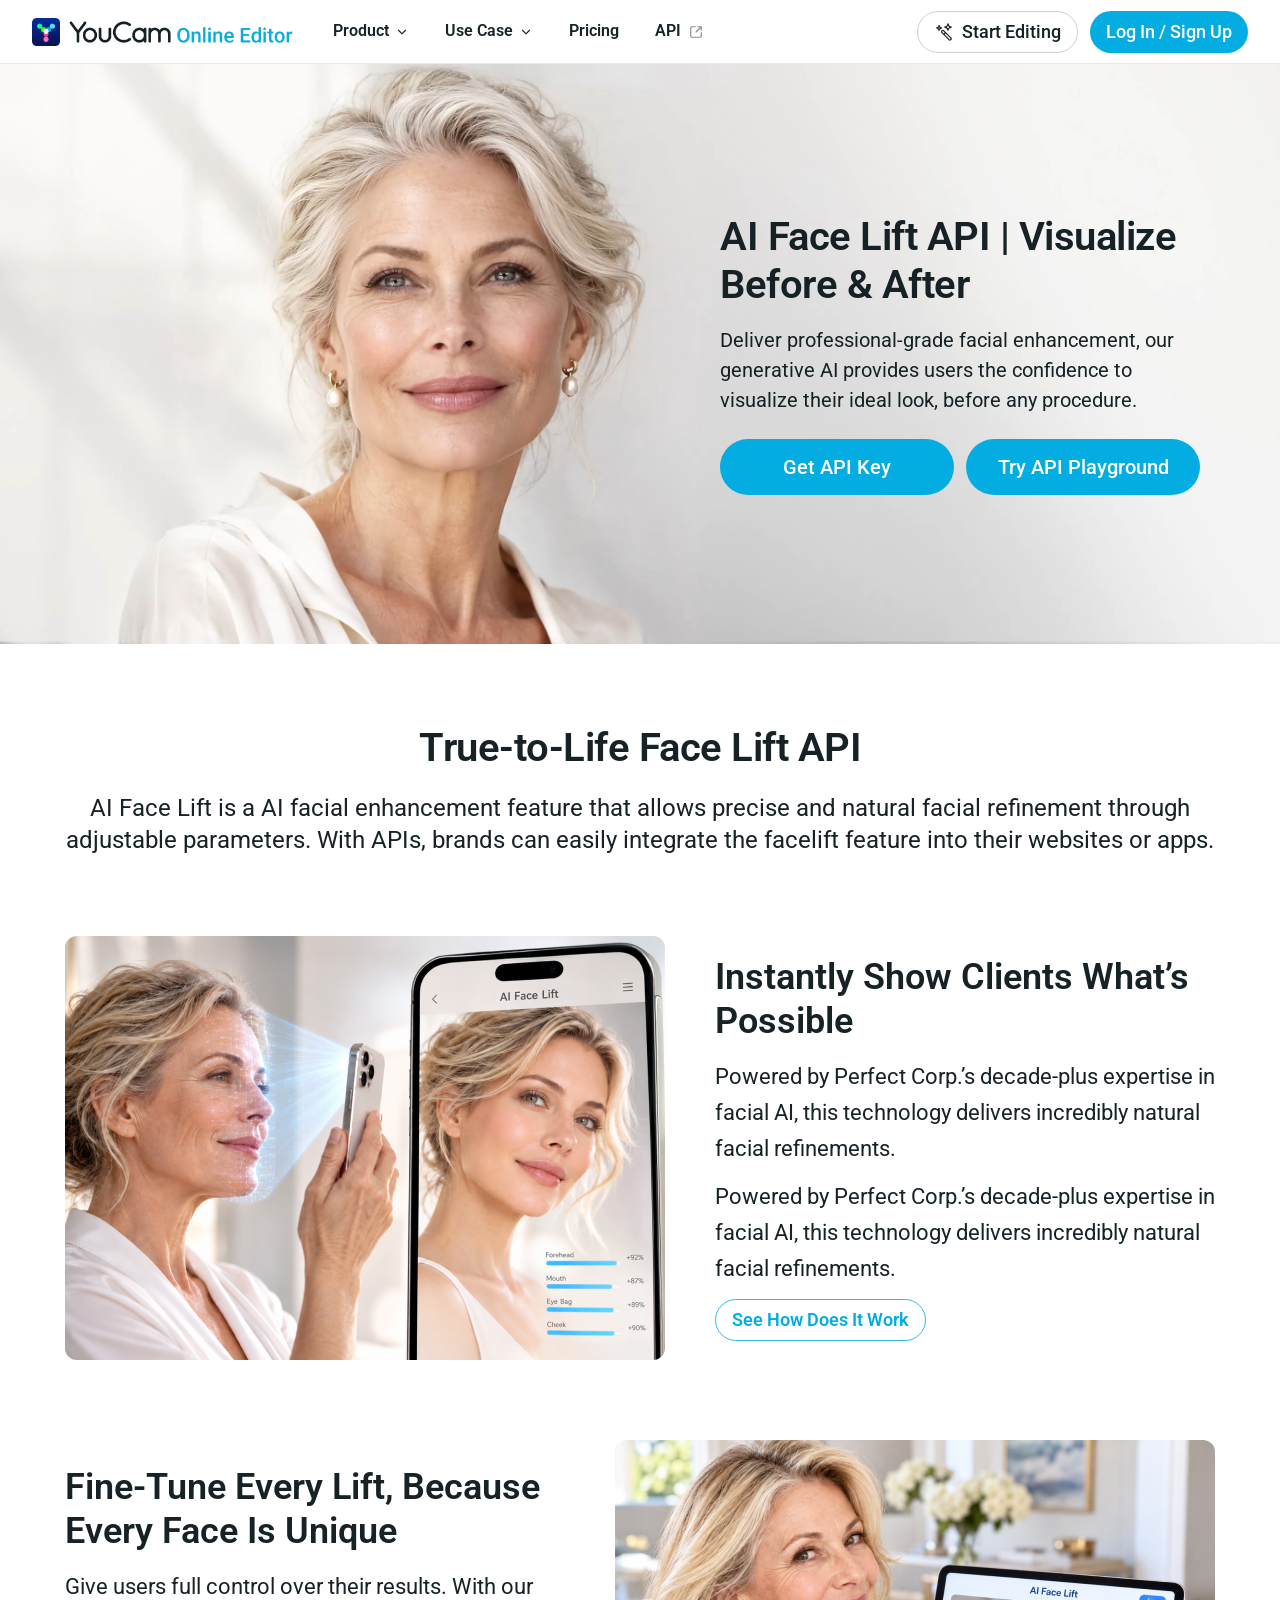
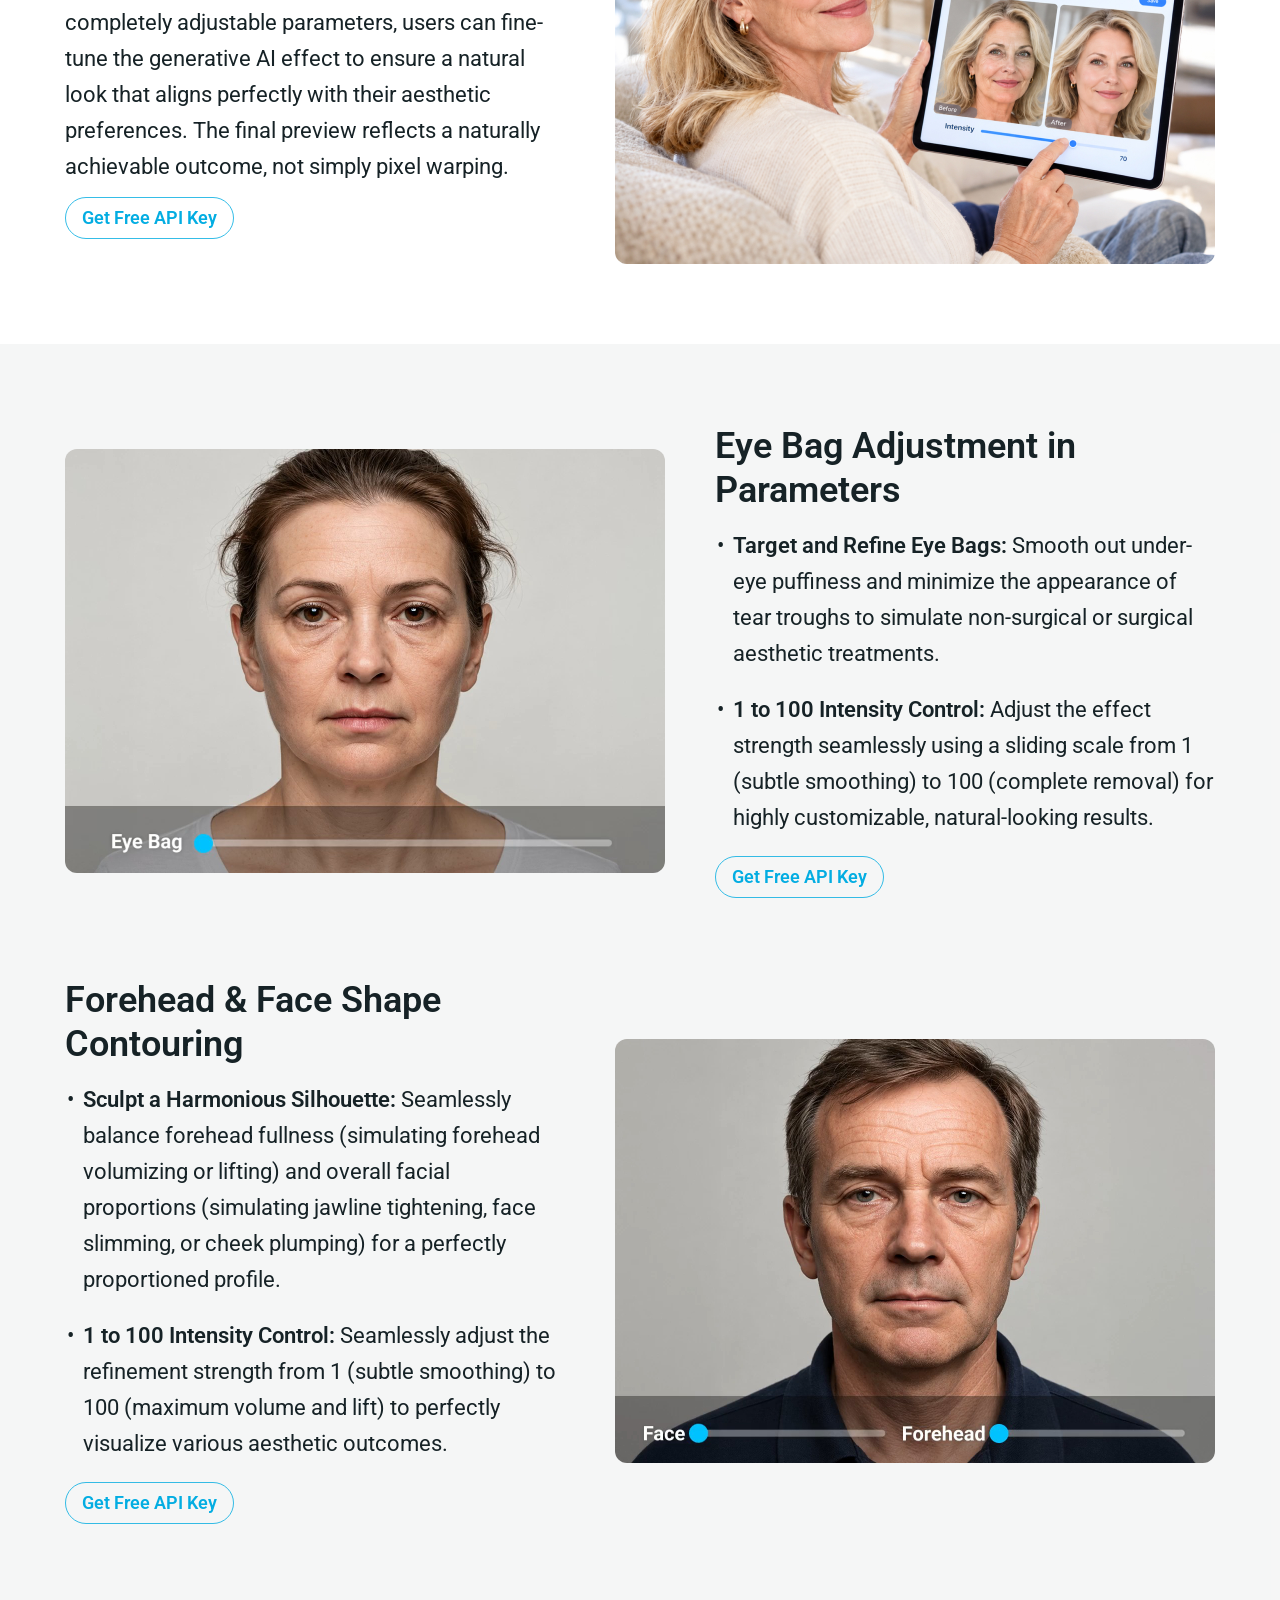
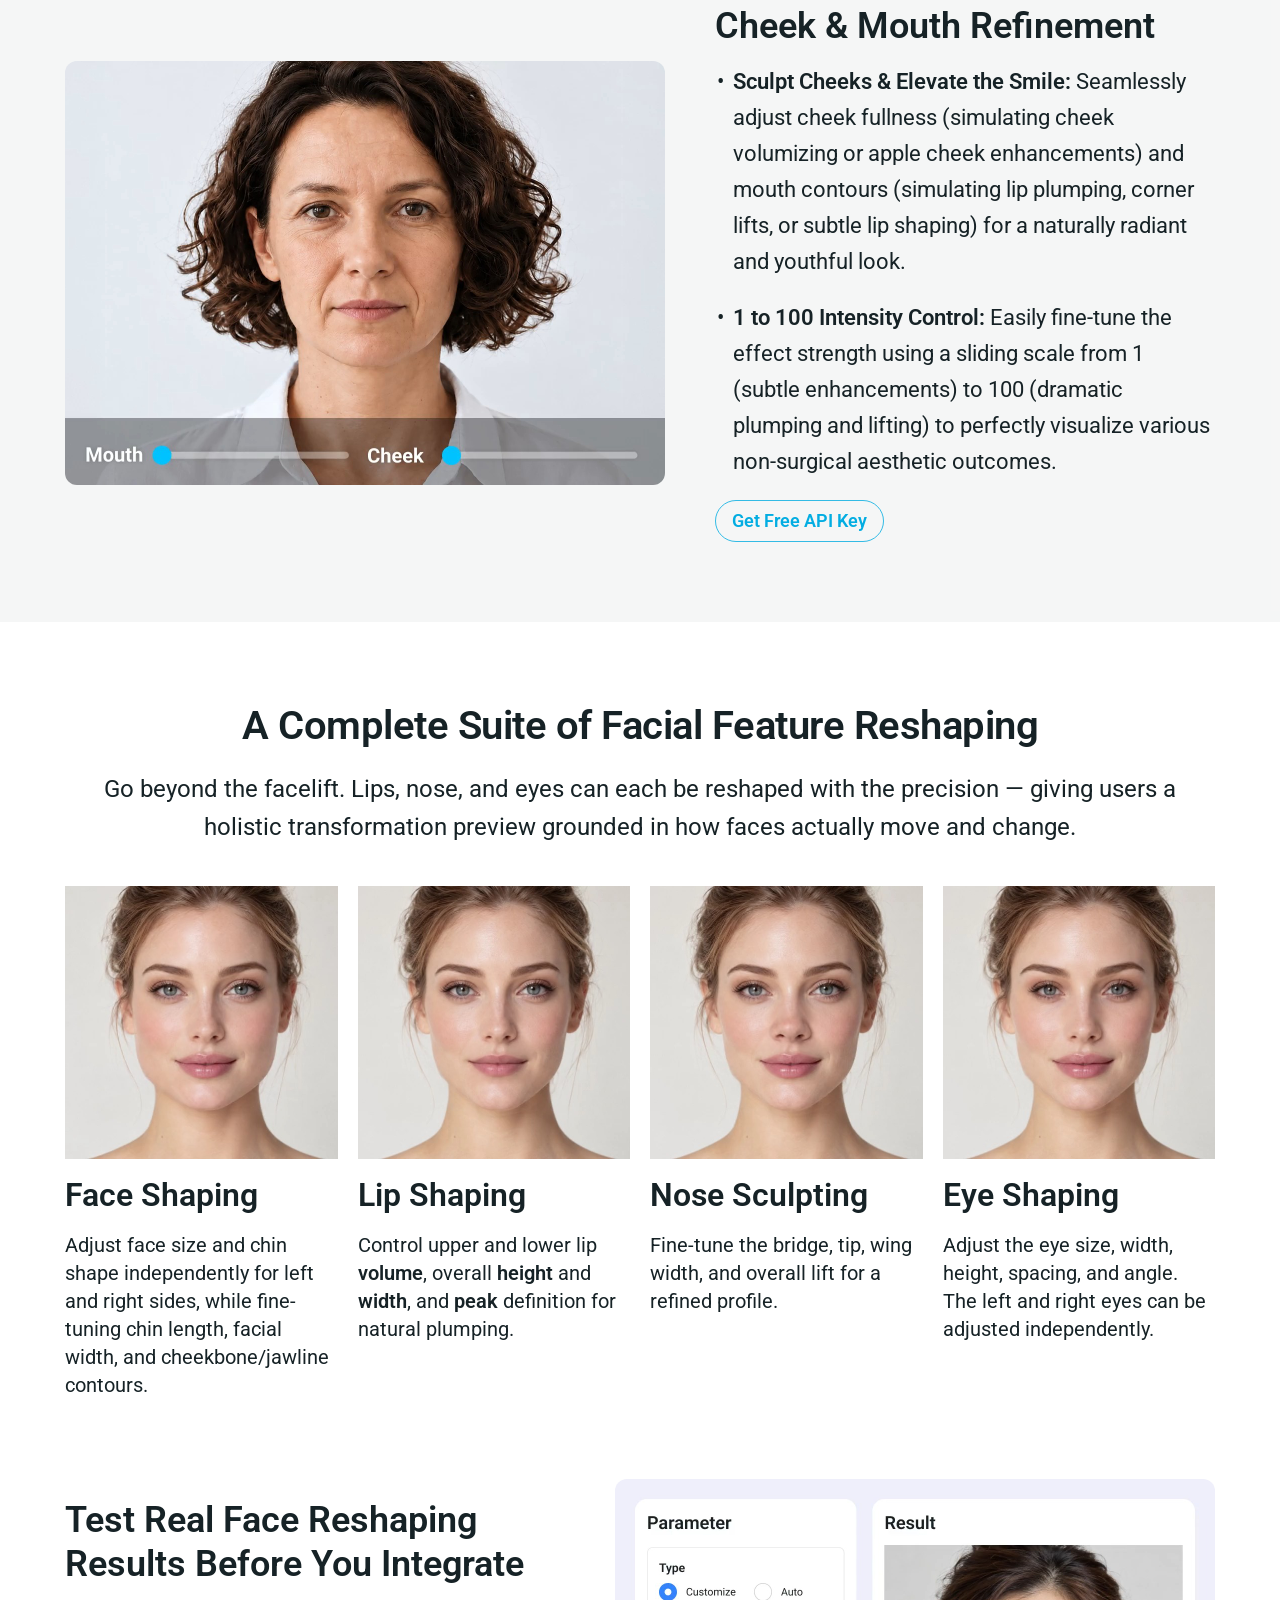
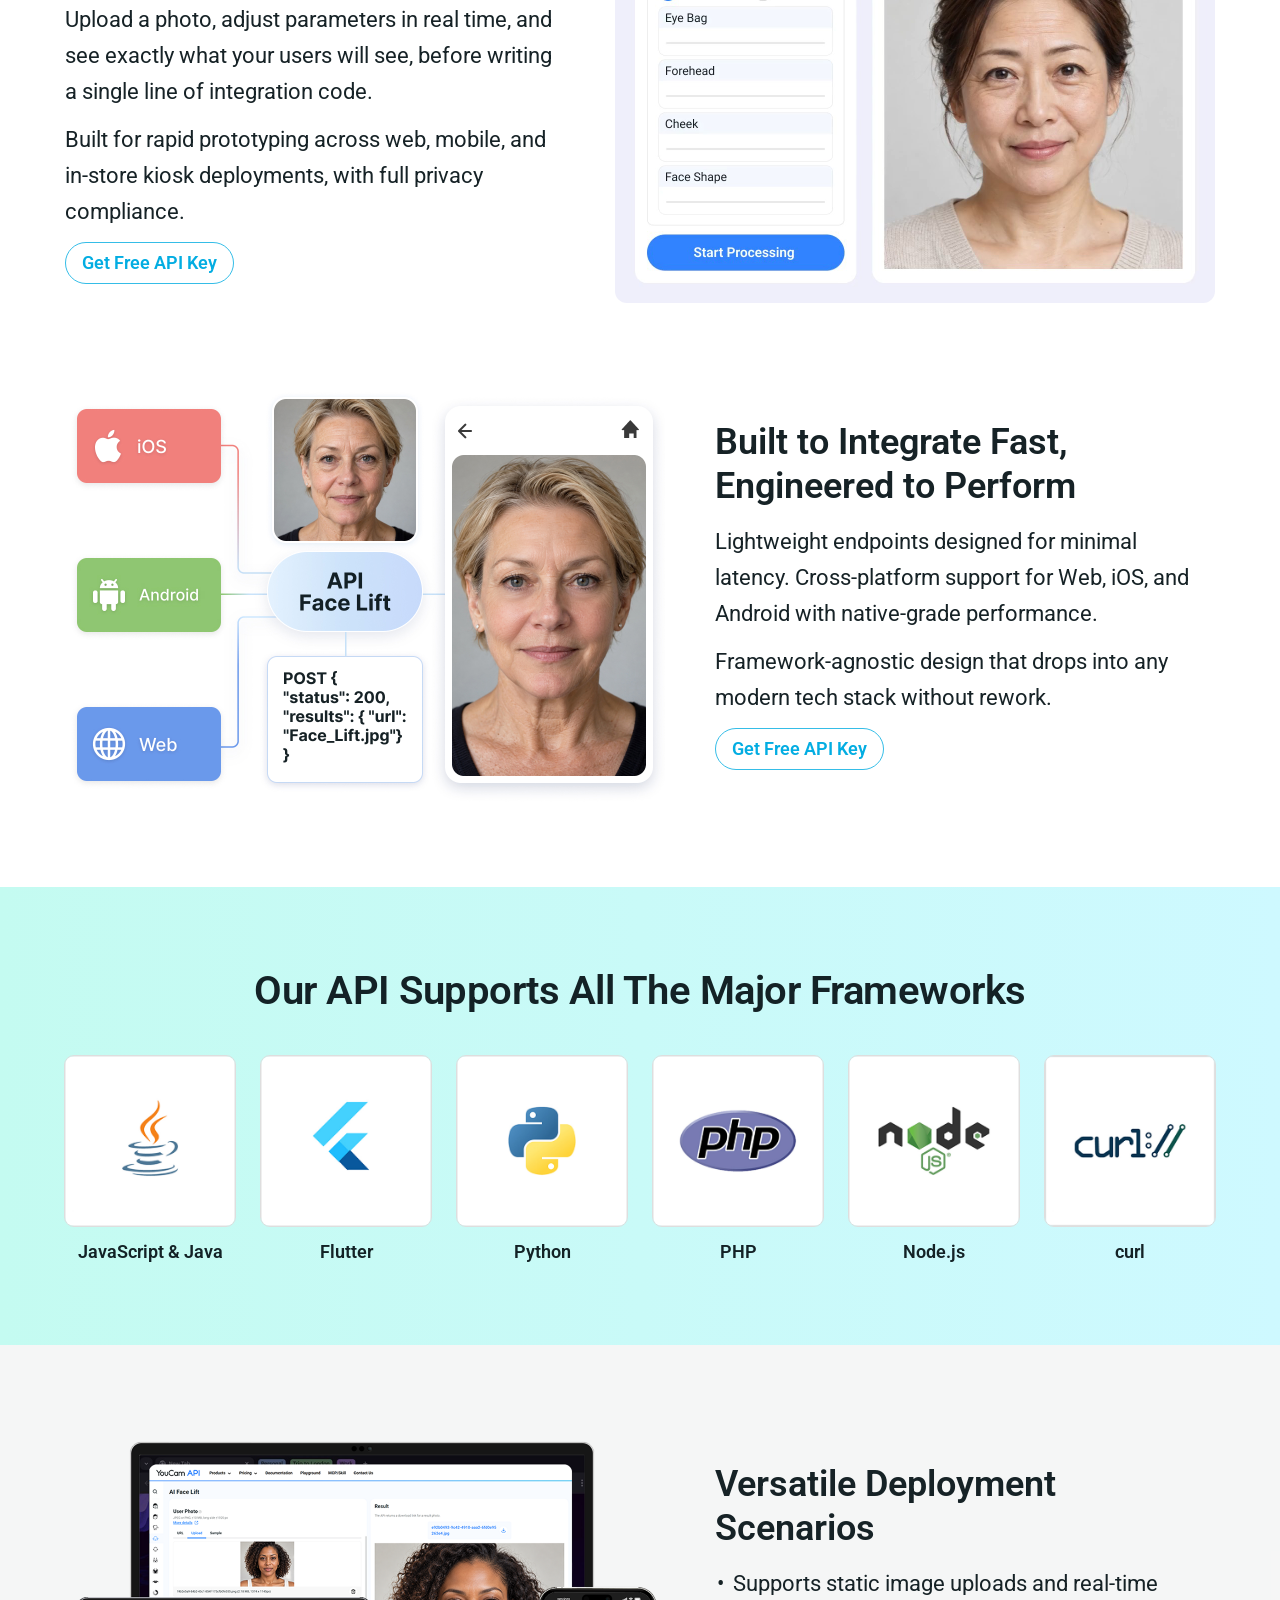
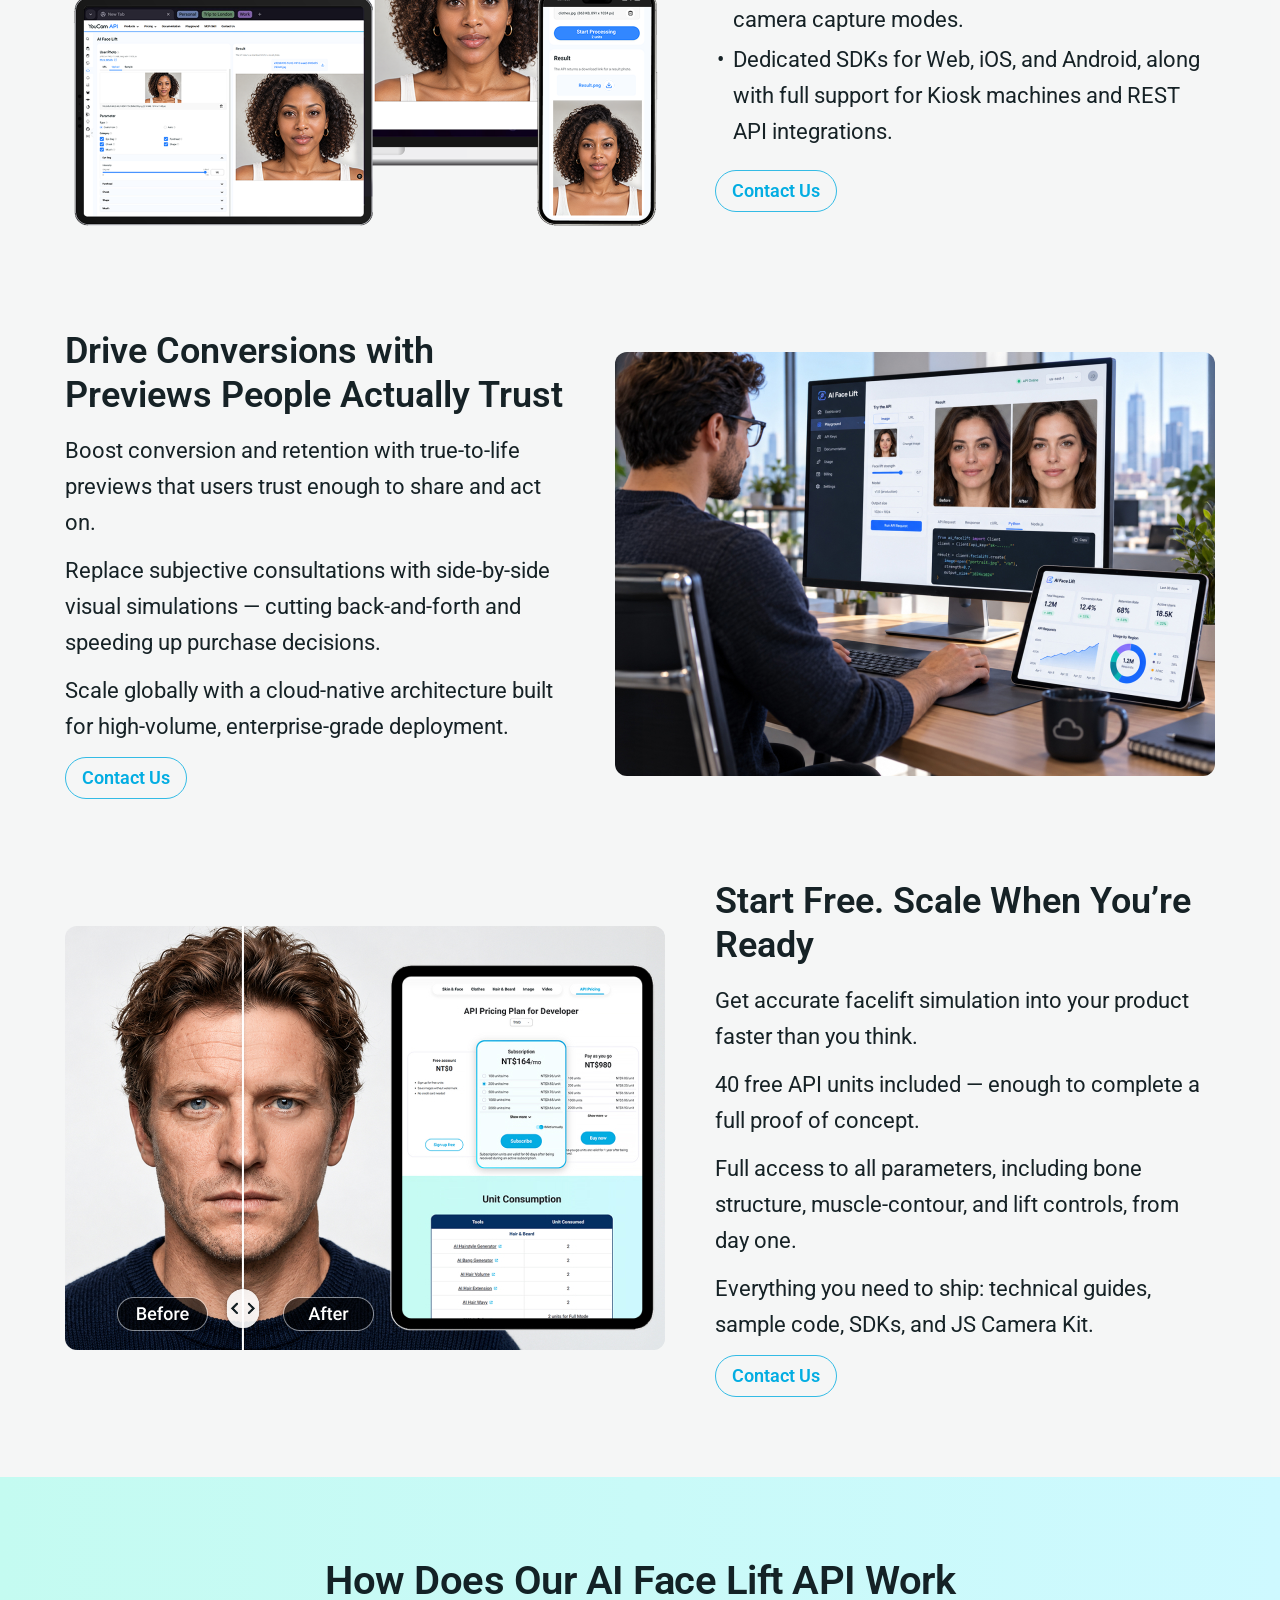
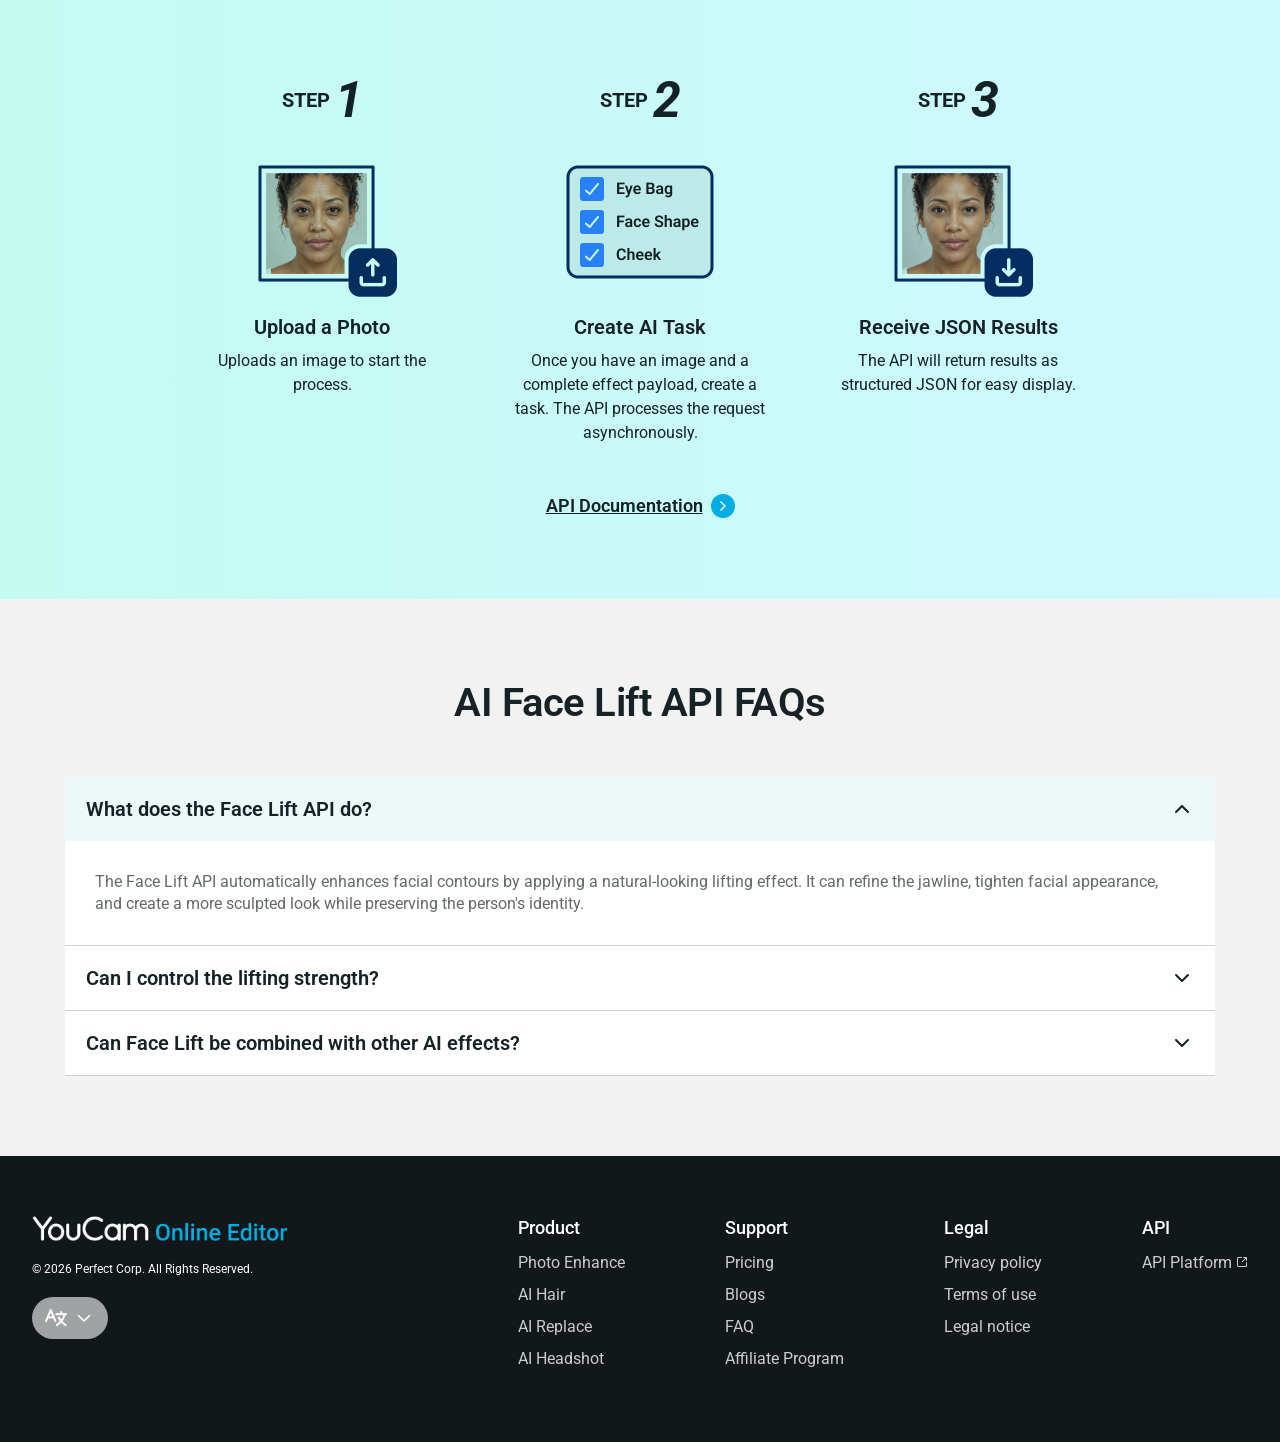
==== yco/API_AI_Face_Lift/index.html @ 489dafdd "AI face Lift" ====
<!DOCTYPE html>
<html lang="en">
<head>
<meta charset="UTF-8">
<meta name="robots" content="noindex,nofollow">
<meta name="viewport" content="width=device-width, initial-scale=1.0">
<title>AI Face Lift API — YCO</title>
<link rel="preconnect" href="https://fonts.googleapis.com">
<link href="https://fonts.googleapis.com/css2?family=Roboto:ital,wght@0,400;0,500;0,600;0,700;1,400&family=Inter:wght@600&display=swap" rel="stylesheet">
<link rel="stylesheet" href="style.css">
</head>
<body>
<header class="site-header">
  <div class="site-header__left">
    <button class="header-hamburger" id="hamburgerBtn" aria-label="menu"><img src="assets/YCO/icons/mb_nav.png" alt=""></button>
    <a href="#" class="site-header__logo">
      <img class="logo-full" src="assets/YCO/logos/Logo.png" alt="YCO logo">
      <img class="logo-icon-only" src="assets/YCO/logos/Logo symbol.png" alt="YCO logo">
    </a>
    <nav class="main-nav">
      <div class="main-nav__item">
        <a class="main-nav__link" href="#">Product
          <img class="main-nav__chevron main-nav__chevron--close" src="assets/YCO/icons/Icon_close.svg" alt="">
          <img class="main-nav__chevron main-nav__chevron--open" src="assets/YCO/icons/Icon_open.svg" alt="">
        </a>
        <div class="megamenu">
          <div class="megamenu__inner">
            <div class="megamenu__links">
              <div class="megamenu__col megamenu__col--split">
                <div class="megamenu__col-title"><img src="assets/YCO/icons/AI PHOTO EDITING_OL.svg" alt="">AI PHOTO EDITING</div>
                <div class="megamenu__col-links">
                  <div class="megamenu__sublinks">
                    <a class="megamenu__link" href="#">AI Agent <span class="tag-new">NEW</span></a>
                    <a class="megamenu__link" href="#">Photo Enhancer <img class="tag-hot" src="assets/YCO/icons/hot.gif" alt="HOT"></a>
                    <a class="megamenu__link" href="#">Photo Repair <span class="tag-new">NEW</span></a>
                    <a class="megamenu__link" href="#">AI Colorize</a>
                    <a class="megamenu__link" href="#">AI Replace</a>
                    <a class="megamenu__link" href="#">AI Image Extender <img class="tag-hot" src="assets/YCO/icons/hot.gif" alt="HOT"></a>
                    <a class="megamenu__link" href="#">Image Converter</a>
                    <a class="megamenu__link" href="#">Resize</a>
                  </div>
                  <div class="megamenu__sublinks">
                    <a class="megamenu__link" href="#">AI Image Generator <img class="tag-hot" src="assets/YCO/icons/hot.gif" alt="HOT"></a>
                    <a class="megamenu__link" href="#">Object Removal</a>
                    <a class="megamenu__link" href="#">Remove Background <img class="tag-hot" src="assets/YCO/icons/hot.gif" alt="HOT"></a>
                    <a class="megamenu__link" href="#">Effects <span class="tag-new">NEW</span></a>
                    <a class="megamenu__link" href="#">Batch Photo Enhancer</a>
                    <a class="megamenu__link" href="#">Batch Image Converter</a>
                  </div>
                </div>
                <a class="megamenu__all" href="#">All Tools ›</a>
              </div>
              <div class="megamenu__col megamenu__col--split">
                <div class="megamenu__col-title"><img src="assets/YCO/icons/AI PORTRAIT_OL.svg" alt="">AI PORTRAIT</div>
                <div class="megamenu__col-links">
                  <div class="megamenu__sublinks">
                    <a class="megamenu__link" href="#">AI Hairstyle Generator <img class="tag-hot" src="assets/YCO/icons/hot.gif" alt="HOT"></a>
                    <a class="megamenu__link" href="#">Body Reshape <span class="tag-new">NEW</span></a>
                    <a class="megamenu__link" href="#">AI Face Reshape <img class="tag-hot" src="assets/YCO/icons/hot.gif" alt="HOT"></a>
                    <a class="megamenu__link" href="#">AI Face Retouch</a>
                    <a class="megamenu__link" href="#">AI Clothes <img class="tag-hot" src="assets/YCO/icons/hot.gif" alt="HOT"></a>
                    <a class="megamenu__link" href="#">AI Face Swap</a>
                    <a class="megamenu__link" href="#">AI Face Shape Detector</a>
                    <a class="megamenu__link" href="#">AI Makeup Virtual Try On</a>
                  </div>
                  <div class="megamenu__sublinks">
                    <a class="megamenu__link" href="#">AI Hair Color</a>
                    <a class="megamenu__link" href="#">AI Makeup Transfer</a>
                    <a class="megamenu__link" href="#">AI Headshot Generator</a>
                    <a class="megamenu__link" href="#">AI Beard Generator</a>
                    <a class="megamenu__link" href="#">AI Studio Generator</a>
                    <a class="megamenu__link" href="#">AI Avatar Generator</a>
                  </div>
                </div>
                <a class="megamenu__all" href="#">All Tools ›</a>
              </div>
              <div class="megamenu__col">
                <div class="megamenu__col-title"><img src="assets/YCO/icons/AI VIDEO EDITING_OL.svg" alt="">AI VIDEO</div>
                <a class="megamenu__link" href="#">Video Enhancer <img class="tag-hot" src="assets/YCO/icons/hot.gif" alt="HOT"></a>
                <a class="megamenu__link" href="#">Image to Video <img class="tag-hot" src="assets/YCO/icons/hot.gif" alt="HOT"></a>
                <a class="megamenu__link" href="#">Text to Video <span class="tag-new">NEW</span></a>
                <a class="megamenu__link" href="#">Video Object Removal <span class="tag-new">NEW</span></a>
                <a class="megamenu__link" href="#">AI Video Editor <span class="tag-new">NEW</span></a>
                <a class="megamenu__link" href="#">Video Face Swap</a>
                <a class="megamenu__link" href="#">Video Style Transfer</a>
              </div>
            </div>
          </div>
        </div>
      </div>
      <div class="main-nav__item">
        <a class="main-nav__link" href="#">Use Case
          <img class="main-nav__chevron main-nav__chevron--close" src="assets/YCO/icons/Icon_close.svg" alt="">
          <img class="main-nav__chevron main-nav__chevron--open" src="assets/YCO/icons/Icon_open.svg" alt="">
        </a>
        <div class="megamenu">
          <div class="megamenu__inner">
            <div class="megamenu__links">
              <div class="megamenu__col">
                <div class="megamenu__col-title"><img src="assets/YCO/icons/AI PHOTO EDITING_OL.svg" alt="">AI PHOTO EDITING</div>
                <a class="megamenu__link" href="#">Animate Old Photos <img class="tag-hot" src="assets/YCO/icons/hot.gif" alt="HOT"></a>
                <a class="megamenu__link" href="#">Animate Photo</a>
                <a class="megamenu__link" href="#">AI Watermark Remover</a>
                <a class="megamenu__link" href="#">Unblur Image</a>
                <a class="megamenu__link" href="#">Remove People from Photo <img class="tag-hot" src="assets/YCO/icons/hot.gif" alt="HOT"></a>
                <a class="megamenu__all" href="#">All Tools ›</a>
              </div>
              <div class="megamenu__col">
                <div class="megamenu__col-title"><img src="assets/YCO/icons/AI PORTRAIT_OL.svg" alt="">AI PORTRAIT</div>
                <a class="megamenu__link" href="#">Virtual Piercing Filter <img class="tag-hot" src="assets/YCO/icons/hot.gif" alt="HOT"></a>
                <a class="megamenu__link" href="#">AI Polaroid Filter</a>
                <a class="megamenu__link" href="#">AI Outfit Changer <img class="tag-hot" src="assets/YCO/icons/hot.gif" alt="HOT"></a>
                <a class="megamenu__link" href="#">AI Bald Filter</a>
                <a class="megamenu__all" href="#">All Tools ›</a>
              </div>
              <div class="megamenu__col">
                <div class="megamenu__col-title"><img src="assets/YCO/icons/AI VIDEO EDITING_OL.svg" alt="">AI VIDEO</div>
                <a class="megamenu__link" href="#">AI Hug Generator</a>
                <a class="megamenu__link" href="#">AI Dance Generator <img class="tag-hot" src="assets/YCO/icons/hot.gif" alt="HOT"></a>
                <a class="megamenu__link" href="#">AI Fight Generator</a>
                <a class="megamenu__link" href="#">4K AI Video Upscaler <img class="tag-hot" src="assets/YCO/icons/hot.gif" alt="HOT"></a>
                <a class="megamenu__link" href="#">AI Anime Video Filter <img class="tag-hot" src="assets/YCO/icons/hot.gif" alt="HOT"></a>
                <a class="megamenu__link" href="#">AI Fly Generator</a>
                <a class="megamenu__all" href="#">All Tools ›</a>
              </div>
            </div>
          </div>
        </div>
      </div>
      <div class="main-nav__item">
        <a class="main-nav__link" href="#">Pricing</a>
        <div class="pricing-drop">
          <div class="pricing-drop__item"><img class="pricing-drop__check" src="assets/YCO/icons/icon-menu-pricing.svg" alt="">Download without watermark</div>
          <div class="pricing-drop__item"><img class="pricing-drop__check" src="assets/YCO/icons/icon-menu-pricing.svg" alt="">Access to AI Photo Editing Tools</div>
          <div class="pricing-drop__item"><img class="pricing-drop__check" src="assets/YCO/icons/icon-menu-pricing.svg" alt="">Unused credits roll over</div>
          <a class="btn btn-primary" href="#">Get Credits Now</a>
        </div>
      </div>
      <a class="main-nav__link" href="#" target="_blank">API <img class="btn-icon-lead" src="assets/YCO/icons/Icon_open_window.svg" alt="opens in new window"></a>
    </nav>
  </div>
  <div class="site-header__right">
    <button class="header-icon-btn header-icon-btn--premium"><img src="assets/YCO/icons/icon_premium.png" alt="premium"></button>
    <button class="header-icon-btn header-icon-btn--edit"><img src="assets/YCO/icons/icon_editing.png" alt="editing"></button>
    <a class="btn btn-outline" href="#"><img class="btn-icon-lead" src="assets/YCO/icons/dt_icon_editing.svg" alt="">Start Editing</a>
    <a class="btn btn-primary" href="#">Log In / Sign Up</a>
    <a class="btn btn-primary btn-primary--sm" href="#">Sign Up</a>
  </div>
</header>
<div class="mobile-drawer" id="mobileDrawer">
  <div class="mobile-drawer__backdrop" id="drawerBackdrop"></div>
  <div class="mobile-drawer__panel">
    <div class="mobile-drawer__top">
      <button class="mobile-drawer__close" id="drawerClose"><img src="assets/YCO/icons/mb_nav_close.png" alt="close"></button>
      <div class="mobile-drawer__logo">
        <img class="mobile-drawer__logo-badge" src="assets/YCO/logos/Logo symbol.png" alt="">
        <img class="mobile-drawer__logo-word" src="assets/YCO/logos/mb_Logo.png" alt="YCO Online Editor">
      </div>
    </div>
    <a class="mobile-drawer__login" href="#">Log in / Sign up</a>
    <ul class="mobile-drawer__list">
      <li class="mobile-drawer__item" data-submenu="product">Product <svg class="ic-chevron" viewBox="0 0 24 24" fill="none" xmlns="http://www.w3.org/2000/svg" aria-hidden="true"><path d="M9 6l6 6-6 6" stroke="currentColor" stroke-width="1.8" stroke-linecap="round" stroke-linejoin="round"/></svg></li>
      <li class="mobile-drawer__item" data-submenu="usecase">Use Case <svg class="ic-chevron" viewBox="0 0 24 24" fill="none" xmlns="http://www.w3.org/2000/svg" aria-hidden="true"><path d="M9 6l6 6-6 6" stroke="currentColor" stroke-width="1.8" stroke-linecap="round" stroke-linejoin="round"/></svg></li>
      <li class="mobile-drawer__item"><span style="display:flex;align-items:center;gap:8px;"><img src="assets/YCO/icons/icon_premium.png" alt="">Pricing</span></li>
      <li class="mobile-drawer__item">API <img class="mobile-drawer__item-icon--open" src="assets/YCO/icons/Icon_open_window.svg" alt="opens in new window"></li>
    </ul>
    <div class="mobile-submenu" data-submenu-panel="product">
      <div class="mobile-submenu__top">
        <button class="mobile-submenu__back"><svg viewBox="0 0 24 24" fill="none" xmlns="http://www.w3.org/2000/svg" aria-hidden="true"><path d="M15 6l-6 6 6 6" stroke="currentColor" stroke-width="1.8" stroke-linecap="round" stroke-linejoin="round"/></svg></button> Product
      </div>
      <div class="mobile-submenu__body">
        <div class="mobile-submenu__cat"><span class="mobile-submenu__cat-bar"></span>AI PHOTO EDITING</div>
        <a class="mobile-submenu__link" href="#">AI Agent <span class="tag-new">NEW</span></a>
        <a class="mobile-submenu__link" href="#">Photo Enhancer <img class="tag-hot" src="assets/YCO/icons/hot.gif" alt="HOT"></a>
        <a class="mobile-submenu__link" href="#">Photo Repair <span class="tag-new">NEW</span></a>
        <a class="mobile-submenu__link" href="#">AI Colorize</a>
        <a class="mobile-submenu__link" href="#">AI Replace</a>
        <a class="mobile-submenu__link" href="#">AI Image Extender <img class="tag-hot" src="assets/YCO/icons/hot.gif" alt="HOT"></a>
        <a class="mobile-submenu__link" href="#">Image Converter</a>
        <a class="mobile-submenu__link" href="#">Resize</a>
        <a class="mobile-submenu__link" href="#">AI Image Generator <img class="tag-hot" src="assets/YCO/icons/hot.gif" alt="HOT"></a>
        <a class="mobile-submenu__link" href="#">Object Removal</a>
        <a class="mobile-submenu__link" href="#">Remove Background <img class="tag-hot" src="assets/YCO/icons/hot.gif" alt="HOT"></a>
        <a class="mobile-submenu__link" href="#">Effects <span class="tag-new">NEW</span></a>
        <a class="mobile-submenu__link" href="#">Batch Photo Enhancer</a>
        <a class="mobile-submenu__link" href="#">Batch Image Converter</a>
        <a class="mobile-submenu__all" href="#">All Tools ›</a>
        <div class="mobile-submenu__cat"><span class="mobile-submenu__cat-bar"></span>AI PORTRAIT</div>
        <a class="mobile-submenu__link" href="#">AI Hairstyle Generator <img class="tag-hot" src="assets/YCO/icons/hot.gif" alt="HOT"></a>
        <a class="mobile-submenu__link" href="#">Body Reshape <span class="tag-new">NEW</span></a>
        <a class="mobile-submenu__link" href="#">AI Face Reshape <img class="tag-hot" src="assets/YCO/icons/hot.gif" alt="HOT"></a>
        <a class="mobile-submenu__link" href="#">AI Face Retouch</a>
        <a class="mobile-submenu__link" href="#">AI Clothes <img class="tag-hot" src="assets/YCO/icons/hot.gif" alt="HOT"></a>
        <a class="mobile-submenu__link" href="#">AI Face Swap</a>
        <a class="mobile-submenu__link" href="#">AI Face Shape Detector</a>
        <a class="mobile-submenu__link" href="#">AI Makeup Virtual Try On</a>
        <a class="mobile-submenu__link" href="#">AI Hair Color</a>
        <a class="mobile-submenu__link" href="#">AI Makeup Transfer</a>
        <a class="mobile-submenu__link" href="#">AI Headshot Generator</a>
        <a class="mobile-submenu__link" href="#">AI Beard Generator</a>
        <a class="mobile-submenu__link" href="#">AI Studio Generator</a>
        <a class="mobile-submenu__link" href="#">AI Avatar Generator</a>
        <a class="mobile-submenu__all" href="#">All Tools ›</a>
        <div class="mobile-submenu__cat"><span class="mobile-submenu__cat-bar"></span>AI VIDEO</div>
        <a class="mobile-submenu__link" href="#">Video Enhancer <img class="tag-hot" src="assets/YCO/icons/hot.gif" alt="HOT"></a>
        <a class="mobile-submenu__link" href="#">Image to Video <img class="tag-hot" src="assets/YCO/icons/hot.gif" alt="HOT"></a>
        <a class="mobile-submenu__link" href="#">Text to Video <span class="tag-new">NEW</span></a>
        <a class="mobile-submenu__link" href="#">Video Object Removal <span class="tag-new">NEW</span></a>
        <a class="mobile-submenu__link" href="#">AI Video Editor <span class="tag-new">NEW</span></a>
        <a class="mobile-submenu__link" href="#">Video Face Swap</a>
        <a class="mobile-submenu__link" href="#">Video Style Transfer</a>
      </div>
    </div>
    <div class="mobile-submenu" data-submenu-panel="usecase">
      <div class="mobile-submenu__top">
        <button class="mobile-submenu__back"><svg viewBox="0 0 24 24" fill="none" xmlns="http://www.w3.org/2000/svg" aria-hidden="true"><path d="M15 6l-6 6 6 6" stroke="currentColor" stroke-width="1.8" stroke-linecap="round" stroke-linejoin="round"/></svg></button> Use Case
      </div>
      <div class="mobile-submenu__body">
        <div class="mobile-submenu__cat"><span class="mobile-submenu__cat-bar"></span>AI PHOTO EDITING</div>
        <a class="mobile-submenu__link" href="#">Animate Old Photos <img class="tag-hot" src="assets/YCO/icons/hot.gif" alt="HOT"></a>
        <a class="mobile-submenu__link" href="#">Animate Photo</a>
        <a class="mobile-submenu__link" href="#">AI Watermark Remover</a>
        <a class="mobile-submenu__link" href="#">Unblur Image</a>
        <a class="mobile-submenu__link" href="#">Remove People from Photo <img class="tag-hot" src="assets/YCO/icons/hot.gif" alt="HOT"></a>
        <a class="mobile-submenu__all" href="#">All Tools ›</a>
        <div class="mobile-submenu__cat"><span class="mobile-submenu__cat-bar"></span>AI PORTRAIT</div>
        <a class="mobile-submenu__link" href="#">Virtual Piercing Filter <img class="tag-hot" src="assets/YCO/icons/hot.gif" alt="HOT"></a>
        <a class="mobile-submenu__link" href="#">AI Polaroid Filter</a>
        <a class="mobile-submenu__link" href="#">AI Outfit Changer <img class="tag-hot" src="assets/YCO/icons/hot.gif" alt="HOT"></a>
        <a class="mobile-submenu__link" href="#">AI Bald Filter</a>
        <a class="mobile-submenu__all" href="#">All Tools ›</a>
        <div class="mobile-submenu__cat"><span class="mobile-submenu__cat-bar"></span>AI VIDEO</div>
        <a class="mobile-submenu__link" href="#">AI Hug Generator</a>
        <a class="mobile-submenu__link" href="#">AI Dance Generator <img class="tag-hot" src="assets/YCO/icons/hot.gif" alt="HOT"></a>
        <a class="mobile-submenu__link" href="#">AI Fight Generator</a>
        <a class="mobile-submenu__link" href="#">4K AI Video Upscaler <img class="tag-hot" src="assets/YCO/icons/hot.gif" alt="HOT"></a>
        <a class="mobile-submenu__link" href="#">AI Anime Video Filter <img class="tag-hot" src="assets/YCO/icons/hot.gif" alt="HOT"></a>
        <a class="mobile-submenu__link" href="#">AI Fly Generator</a>
        <a class="mobile-submenu__all" href="#">All Tools ›</a>
      </div>
    </div>
  </div>
</div><main>
<section class="topbanner" id="topbanner">
  <div class="topbanner__media" id="topbannerMedia">
    <video class="topbanner__video topbanner__video--dt" autoplay loop muted playsinline poster="assets/project/topbanner/Api%20Face%20Lift%20Prototype-0.jpg"><source src="assets/project/topbanner/Api%20Face%20Lift%20Prototype.mp4" type="video/mp4"></video>
    <video class="topbanner__video topbanner__video--pd" autoplay loop muted playsinline poster="assets/project/topbanner/API_Face_Lift_pd-0.jpg"><source src="assets/project/topbanner/API_Face_Lift_pd.mp4" type="video/mp4"></video>
    <video class="topbanner__video topbanner__video--mb" autoplay loop muted playsinline poster="assets/project/topbanner/API_Face_Lift_mb-0.jpg"><source src="assets/project/topbanner/API_Face_Lift_mb.mp4" type="video/mp4"></video>
  </div>
  <div class="topbanner__content topbanner__content--desktop">
    <div class="topbanner__inner">
      <h1>AI Face Lift API | Visualize Before &amp; After</h1>
      <p>Deliver professional-grade facial enhancement, our generative AI provides users the confidence to visualize their ideal look, before any procedure.</p>
      <div class="topbanner__cta">
        <a class="btn btn-primary" href="#">Get API Key</a>
        <a class="btn btn-primary" href="#">Try API Playground</a>
      </div>
    </div>
  </div>
  <div class="topbanner__content topbanner__content--narrow">
    <div class="topbanner__inner">
      <h1>AI Face Lift API | Visualize Before &amp; After</h1>
      <p>Deliver professional-grade facial enhancement, our generative AI provides users the confidence to visualize their ideal look, before any procedure.</p>
      <div class="topbanner__cta">
        <a class="btn btn-primary" href="#">Get API Key</a>
        <a class="btn btn-primary" href="#">Try API Playground</a>
      </div>
    </div>
  </div>
</section>
<section class="section" style="padding-bottom:0;">
  <div class="container">
    <h2 class="section-title mb-left" style="margin-bottom:20px;">True-to-Life Face Lift API</h2>
    <p class="intro-text mb-left">AI Face Lift is a AI facial enhancement feature that allows precise and natural facial refinement through adjustable parameters. With APIs, brands can easily integrate the facelift feature into their websites or apps.</p>
  </div>
</section>
<section class="section">
  <div class="container">
    <div class="zigzag-row">
      <div class="zigzag-row__media"><img src="assets/project/UseCase/API-Face%20Lift-S01.jpg" alt="Instantly Show Clients What’s Possible"></div>
      <div class="zigzag-row__text">
        <h3>Instantly Show Clients What’s Possible</h3>
        <p>Powered by Perfect Corp.’s decade-plus expertise in facial AI, this technology delivers incredibly natural facial refinements.</p>
        <p>Powered by Perfect Corp.’s decade-plus expertise in facial AI, this technology delivers incredibly natural facial refinements.</p>
        <div class="zigzag-row__cta"><a class="btn btn-outline btn-outline--sm" href="#">See How Does It Work</a></div>
      </div>
    </div>
    <div class="zigzag-row zigzag-row--rev">
      <div class="zigzag-row__media"><img src="assets/project/UseCase/API-Face%20Lift-S02.jpg" alt="Fine-Tune Every Lift, Because Every Face Is Unique"></div>
      <div class="zigzag-row__text">
        <h3>Fine-Tune Every Lift, Because Every Face Is Unique</h3>
        <p>Give users full control over their results. With our completely adjustable parameters, users can fine-tune the generative AI effect to ensure a natural look that aligns perfectly with their aesthetic preferences. The final preview reflects a naturally achievable outcome, not simply pixel warping.</p>
        <div class="zigzag-row__cta"><a class="btn btn-outline btn-outline--sm" href="#">Get Free API Key</a></div>
      </div>
    </div>
  </div>
</section>
<section class="section section--gray">
  <div class="container">
    <div class="zigzag-row">
      <div class="zigzag-row__media"><video autoplay loop muted playsinline poster="assets/project/UseCase/API-Face%20Lift-S03-0.jpg"><source src="assets/project/UseCase/API-Face%20Lift-S03.mp4" type="video/mp4"></video></div>
      <div class="zigzag-row__text">
        <h3>Eye Bag Adjustment in Parameters</h3>
        <ul class="zz-list--spaced">
          <li><strong>Target and Refine Eye Bags:</strong> Smooth out under-eye puffiness and minimize the appearance of tear troughs to simulate non-surgical or surgical aesthetic treatments.</li>
          <li><strong>1 to 100 Intensity Control:</strong> Adjust the effect strength seamlessly using a sliding scale from 1 (subtle smoothing) to 100 (complete removal) for highly customizable, natural-looking results.</li>
        </ul>
        <div class="zigzag-row__cta"><a class="btn btn-outline btn-outline--sm" href="#">Get Free API Key</a></div>
      </div>
    </div>
    <div class="zigzag-row zigzag-row--rev">
      <div class="zigzag-row__media"><video autoplay loop muted playsinline poster="assets/project/UseCase/API-Face%20Lift-S04-0.jpg"><source src="assets/project/UseCase/API-Face%20Lift-S04.mp4" type="video/mp4"></video></div>
      <div class="zigzag-row__text">
        <h3>Forehead &amp; Face Shape Contouring</h3>
        <ul class="zz-list--spaced">
          <li><strong>Sculpt a Harmonious Silhouette:</strong> Seamlessly balance forehead fullness (simulating forehead volumizing or lifting) and overall facial proportions (simulating jawline tightening, face slimming, or cheek plumping) for a perfectly proportioned profile.</li>
          <li><strong>1 to 100 Intensity Control:</strong> Seamlessly adjust the refinement strength from 1 (subtle smoothing) to 100 (maximum volume and lift) to perfectly visualize various aesthetic outcomes.</li>
        </ul>
        <div class="zigzag-row__cta"><a class="btn btn-outline btn-outline--sm" href="#">Get Free API Key</a></div>
      </div>
    </div>
    <div class="zigzag-row">
      <div class="zigzag-row__media"><video autoplay loop muted playsinline poster="assets/project/UseCase/API-Face%20Lift-S05-0.jpg"><source src="assets/project/UseCase/API-Face%20Lift-S05.mp4" type="video/mp4"></video></div>
      <div class="zigzag-row__text">
        <h3>Cheek &amp; Mouth Refinement</h3>
        <ul class="zz-list--spaced">
          <li><strong>Sculpt Cheeks &amp; Elevate the Smile:</strong> Seamlessly adjust cheek fullness (simulating cheek volumizing or apple cheek enhancements) and mouth contours (simulating lip plumping, corner lifts, or subtle lip shaping) for a naturally radiant and youthful look.</li>
          <li><strong>1 to 100 Intensity Control:</strong> Easily fine-tune the effect strength using a sliding scale from 1 (subtle enhancements) to 100 (dramatic plumping and lifting) to perfectly visualize various non-surgical aesthetic outcomes.</li>
        </ul>
        <div class="zigzag-row__cta"><a class="btn btn-outline btn-outline--sm" href="#">Get Free API Key</a></div>
      </div>
    </div>
  </div>
</section>
<section class="section suite-section">
  <div class="container">
    <h2 class="section-title mb-left">A Complete Suite of Facial Feature Reshaping</h2>
    <p class="intro-text intro-text--lg mb-left">Go beyond the facelift. Lips, nose, and eyes can each be reshaped with the precision — giving users a holistic transformation preview grounded in how faces actually move and change.</p>
    <div class="suite">
      <div class="suite__item">
        <div class="suite__media"><video autoplay loop muted playsinline poster="assets/project/UseCase/API-Face%20Lift-S06-0.jpg"><source src="assets/project/UseCase/API-Face%20Lift-S06.mp4" type="video/mp4"></video></div>
        <h3>Face Shaping</h3>
        <p>Adjust face size and chin shape independently for left and right sides, while fine-tuning chin length, facial width, and cheekbone/jawline contours.</p>
      </div>
      <div class="suite__item">
        <div class="suite__media"><video autoplay loop muted playsinline poster="assets/project/UseCase/API-Face%20Lift-S07-0.jpg"><source src="assets/project/UseCase/API-Face%20Lift-S07.mp4" type="video/mp4"></video></div>
        <h3>Lip Shaping</h3>
        <p>Control upper and lower lip <strong>volume</strong>, overall <strong>height</strong> and <strong>width</strong>, and <strong>peak</strong> definition for natural plumping.</p>
      </div>
      <div class="suite__item">
        <div class="suite__media"><video autoplay loop muted playsinline poster="assets/project/UseCase/API-Face%20Lift-S08-0.jpg"><source src="assets/project/UseCase/API-Face%20Lift-S08.mp4" type="video/mp4"></video></div>
        <h3>Nose Sculpting</h3>
        <p>Fine-tune the bridge, tip, wing width, and overall lift for a refined profile.</p>
      </div>
      <div class="suite__item">
        <div class="suite__media"><video autoplay loop muted playsinline poster="assets/project/UseCase/API-Face%20Lift-S09-0.jpg"><source src="assets/project/UseCase/API-Face%20Lift-S09.mp4" type="video/mp4"></video></div>
        <h3>Eye Shaping</h3>
        <p>Adjust the eye size, width, height, spacing, and angle. The left and right eyes can be adjusted independently.</p>
      </div>
    </div>
  </div>
</section>
<section class="section" style="padding-top:0;">
  <div class="container">
    <div class="zigzag-row zigzag-row--rev">
      <div class="zigzag-row__media"><video autoplay loop muted playsinline poster="assets/project/UseCase/API-Face%20Lift-S10-0.jpg"><source src="assets/project/UseCase/API-Face%20Lift-S10.mp4" type="video/mp4"></video></div>
      <div class="zigzag-row__text">
        <h3>Test Real Face Reshaping Results Before You Integrate</h3>
        <p>Upload a photo, adjust parameters in real time, and see exactly what your users will see, before writing a single line of integration code.</p>
        <p>Built for rapid prototyping across web, mobile, and in-store kiosk deployments, with full privacy compliance.</p>
        <div class="zigzag-row__cta"><a class="btn btn-outline btn-outline--sm" href="#">Get Free API Key</a></div>
      </div>
    </div>
    <div class="zigzag-row">
      <div class="zigzag-row__media"><img src="assets/project/UseCase/API-Face%20Lift-S11.jpg" alt="Built to Integrate Fast, Engineered to Perform"></div>
      <div class="zigzag-row__text">
        <h3>Built to Integrate Fast, Engineered to Perform</h3>
        <p>Lightweight endpoints designed for minimal latency. Cross-platform support for Web, iOS, and Android with native-grade performance.</p>
        <p>Framework-agnostic design that drops into any modern tech stack without rework.</p>
        <div class="zigzag-row__cta"><a class="btn btn-outline btn-outline--sm" href="#">Get Free API Key</a></div>
      </div>
    </div>
  </div>
</section>
<section class="logowall-section">
  <div class="container container--wide">
    <h2 class="section-title mb-left">Our API Supports All The Major Frameworks</h2>
    <div class="logowall">
      <div class="logowall__card">
        <div class="logowall__media"><img src="assets/YCO/illustrations/img_JavaScript.jpg" alt="JavaScript &amp; Java"></div>
        <div class="logowall__label">JavaScript &amp; Java</div>
      </div>
      <div class="logowall__card">
        <div class="logowall__media"><img src="assets/YCO/illustrations/img_Flutter.jpg" alt="Flutter"></div>
        <div class="logowall__label">Flutter</div>
      </div>
      <div class="logowall__card">
        <div class="logowall__media"><img src="assets/YCO/illustrations/img_Python.jpg" alt="Python"></div>
        <div class="logowall__label">Python</div>
      </div>
      <div class="logowall__card">
        <div class="logowall__media"><img src="assets/YCO/illustrations/img_PHP.jpg" alt="PHP"></div>
        <div class="logowall__label">PHP</div>
      </div>
      <div class="logowall__card">
        <div class="logowall__media"><img src="assets/YCO/illustrations/img_Node_js.jpg" alt="Node.js"></div>
        <div class="logowall__label">Node.js</div>
      </div>
      <div class="logowall__card">
        <div class="logowall__media"><img src="assets/YCO/illustrations/img_curl.jpg" alt="curl"></div>
        <div class="logowall__label">curl</div>
      </div>
    </div>
  </div>
</section>
<section class="section section--gray">
  <div class="container">
    <div class="zigzag-row">
      <div class="zigzag-row__media"><img src="assets/project/UseCase/API-Face%20Lift-S12.png" alt="Versatile Deployment Scenarios"></div>
      <div class="zigzag-row__text">
        <h3>Versatile Deployment Scenarios</h3>
        <ul>
          <li>Supports static image uploads and real-time camera capture modes.</li>
          <li>Dedicated SDKs for Web, iOS, and Android, along with full support for Kiosk machines and REST API integrations.</li>
        </ul>
        <div class="zigzag-row__cta"><a class="btn btn-outline btn-outline--sm" href="#">Contact Us</a></div>
      </div>
    </div>
    <div class="zigzag-row zigzag-row--rev">
      <div class="zigzag-row__media"><img src="assets/project/UseCase/API_img_extender_S13.jpg" alt="Drive Conversions with Previews People Actually Trust"></div>
      <div class="zigzag-row__text">
        <h3>Drive Conversions with Previews People Actually Trust</h3>
        <p>Boost conversion and retention with true-to-life previews that users trust enough to share and act on.</p>
        <p>Replace subjective consultations with side-by-side visual simulations — cutting back-and-forth and speeding up purchase decisions.</p>
        <p>Scale globally with a cloud-native architecture built for high-volume, enterprise-grade deployment.</p>
        <div class="zigzag-row__cta"><a class="btn btn-outline btn-outline--sm" href="#">Contact Us</a></div>
      </div>
    </div>
    <div class="zigzag-row">
      <div class="zigzag-row__media">
        <div class="zz-ba">
          <img class="zz-ba__img" src="assets/project/UseCase/API_img_extender_S14_B.jpg" alt="Before">
          <img class="zz-ba__img zz-ba__img--before" src="assets/project/UseCase/API_img_extender_S14_A.jpg" alt="After" style="clip-path:inset(0 0 0 29.7%);">
          <div class="zz-ba__handle" style="left:29.7%;">
            <img class="zz-ba__handle-img" src="assets/YCO/icons/b_a_sliderContainer_small.png" alt="drag to compare">
          </div>
        </div>
      </div>
      <div class="zigzag-row__text">
        <h3>Start Free. Scale When You’re Ready</h3>
        <p>Get accurate facelift simulation into your product faster than you think.</p>
        <p>40 free API units included — enough to complete a full proof of concept.</p>
        <p>Full access to all parameters, including bone structure, muscle-contour, and lift controls, from day one.</p>
        <p>Everything you need to ship: technical guides, sample code, SDKs, and JS Camera Kit.</p>
        <div class="zigzag-row__cta"><a class="btn btn-outline btn-outline--sm" href="#">Contact Us</a></div>
      </div>
    </div>
  </div>
</section>
<section class="section section--step-bg">
  <div class="container container--step">
    <h2 class="section-title step-title">How Does Our AI Face Lift API Work</h2>
    <div class="step-list">
      <div class="step-item">
        <img class="step-illustration" src="assets/project/UseCase/API-Face%20Lift_ico_step_01.jpg" alt="Step 1">
        <div class="step-item__body">
          <div class="step-item__label">STEP <b>1</b></div>
          <h4>Upload a Photo</h4>
          <p>Uploads an image to start the process.</p>
        </div>
      </div>
      <div class="step-arrow" aria-hidden="true"><svg width="31" height="23" viewBox="0 0 31 23" fill="none" xmlns="http://www.w3.org/2000/svg"><path d="M31 10.0817L31 4L15.5 16.9183L1.03466e-06 4L7.6882e-07 10.0817L15.5 23L31 10.0817Z" fill="currentColor"/></svg></div>
      <div class="step-item">
        <img class="step-illustration" src="assets/project/UseCase/API-Face%20Lift_ico_step_02.jpg" alt="Step 2">
        <div class="step-item__body">
          <div class="step-item__label">STEP <b>2</b></div>
          <h4>Create AI Task</h4>
          <p>Once you have an image and a complete effect payload, create a task. The API processes the request asynchronously.</p>
        </div>
      </div>
      <div class="step-arrow" aria-hidden="true"><svg width="31" height="23" viewBox="0 0 31 23" fill="none" xmlns="http://www.w3.org/2000/svg"><path d="M31 10.0817L31 4L15.5 16.9183L1.03466e-06 4L7.6882e-07 10.0817L15.5 23L31 10.0817Z" fill="currentColor"/></svg></div>
      <div class="step-item">
        <img class="step-illustration" src="assets/project/UseCase/API-Face%20Lift_ico_step_03.jpg" alt="Step 3">
        <div class="step-item__body">
          <div class="step-item__label">STEP <b>3</b></div>
          <h4>Receive JSON Results</h4>
          <p>The API will return results as structured JSON for easy display.</p>
        </div>
      </div>
    </div>
    <div class="step-cta"><a class="step-cta__link" href="#">API Documentation<img class="step-cta__icon" src="assets/YCO/icons/icon_arrow.png" alt=""></a></div>
  </div>
</section>
<section class="section faq">
  <div class="container">
    <h2 class="section-title mb-left">AI Face Lift API FAQs</h2>
    <div class="faq-list" id="faqList">
      <div class="faq-item is-open">
        <button class="faq-item__q"><span>What does the Face Lift API do?</span><img src="assets/YCO/icons/Icon_open.svg" alt=""></button>
        <div class="faq-item__a"><p>The Face Lift API automatically enhances facial contours by applying a natural-looking lifting effect. It can refine the jawline, tighten facial appearance, and create a more sculpted look while preserving the person's identity.</p></div>
      </div>
      <div class="faq-item">
        <button class="faq-item__q"><span>Can I control the lifting strength?</span><img src="assets/YCO/icons/Icon_close.svg" alt=""></button>
        <div class="faq-item__a">
          <p>If supported, you can specify an intensity parameter to adjust how subtle or dramatic the lifting effect should be.</p>
          <p>Example:</p>
          <ul>
            <li>Low: Natural refinement</li>
            <li>Medium: Moderate contour enhancement</li>
            <li>High: Strong lifting effect</li>
          </ul>
        </div>
      </div>
      <div class="faq-item">
        <button class="faq-item__q"><span>Can Face Lift be combined with other AI effects?</span><img src="assets/YCO/icons/Icon_close.svg" alt=""></button>
        <div class="faq-item__a">
          <p>Yes. It can typically be combined with features such as:</p>
          <ul>
            <li>Skin smoothing</li>
            <li>Face slimming</li>
            <li>Eye enhancement</li>
            <li>Makeup</li>
            <li>Background editing</li>
            <li>Photo enhancement</li>
          </ul>
          <p>Always check the recommended processing order in the API documentation.</p>
        </div>
      </div>
    </div>
  </div>
</section>
</main>
<footer class="site-footer">
  <div class="site-footer__inner">
    <div class="site-footer__brand">
      <div class="site-footer__brand-info">
        <img class="site-footer__logo" src="assets/YCO/logos/Logo_footer.png" alt="YCO">
        <small id="copyright"></small>
      </div>
      <div class="lang-switch" id="langSwitch">
        <button class="lang-switch__btn" id="langBtn" aria-label="Language: English">
          <img src="assets/YCO/icons/ico_language.png" alt="">
          <svg class="lang-switch__chevron" width="24" height="24" viewBox="0 0 24 24" fill="none" xmlns="http://www.w3.org/2000/svg" aria-hidden="true">
            <path d="M6.5 9.5L12 15L17.5 9.5" stroke="currentColor" stroke-width="1.6" stroke-linecap="round" stroke-linejoin="round"/>
          </svg>
          <span class="visually-hidden">English</span>
        </button>
        <div class="lang-switch__list">
          <button>English</button><button>正體中文</button><button>日本語</button><button>한국어</button>
          <button>Deutsch</button><button>Français</button><button>Español</button><button>简体中文</button>
        </div>
      </div>
    </div>
    <div class="site-footer__cols">
      <div class="site-footer__col">
        <h4>Product</h4>
        <a href="#">Photo Enhance</a><a href="#">AI Hair</a><a href="#">AI Replace</a><a href="#">AI Headshot</a>
      </div>
      <div class="site-footer__col">
        <h4>Support</h4>
        <a href="#">Pricing</a><a href="#">Blogs</a><a href="#">FAQ</a><a href="#">Affiliate Program</a>
      </div>
      <div class="site-footer__col">
        <h4>Legal</h4>
        <a href="#">Privacy policy</a><a href="#">Terms of use</a><a href="#">Legal notice</a>
      </div>
      <div class="site-footer__col">
        <h4>API</h4>
        <a class="site-footer__col-link--icon" href="#" target="_blank">API Platform
          <svg width="12" height="12" viewBox="0 0 12 12" fill="none" xmlns="http://www.w3.org/2000/svg" aria-hidden="true">
            <path d="M1 9.5V2.5C1 2.10218 1.15815 1.72076 1.43945 1.43945C1.72076 1.15815 2.10218 1 2.5 1H5.5C5.77614 1 6 1.22386 6 1.5C6 1.77614 5.77614 2 5.5 2H2.5C2.36739 2 2.24025 2.05272 2.14648 2.14648C2.05272 2.24025 2 2.36739 2 2.5V9.5C2 9.63261 2.05272 9.75975 2.14648 9.85352C2.24025 9.94728 2.36739 10 2.5 10H9.5C9.63261 10 9.75975 9.94728 9.85352 9.85352C9.94728 9.75975 10 9.63261 10 9.5V6.5C10 6.22386 10.2239 6 10.5 6C10.7761 6 11 6.22386 11 6.5V9.5C11 9.89783 10.8419 10.2792 10.5605 10.5605C10.2792 10.8419 9.89783 11 9.5 11H2.5C2.10218 11 1.72076 10.8419 1.43945 10.5605C1.15815 10.2792 1 9.89782 1 9.5ZM11 4.5C11 4.77614 10.7761 5 10.5 5C10.2239 5 10 4.77614 10 4.5V2.70703L6.35352 6.35352C6.15825 6.54878 5.84175 6.54878 5.64648 6.35352C5.45122 6.15825 5.45122 5.84175 5.64648 5.64648L9.29297 2H7.5C7.22386 2 7 1.77614 7 1.5C7 1.22386 7.22386 1 7.5 1H10.5C10.7761 1 11 1.22386 11 1.5V4.5Z" fill="currentColor"/>
          </svg>
        </a>
      </div>
    </div>
  </div>
</footer>
<script src="script.js"></script>
</body>
</html>
---- yco/API_AI_Face_Lift/style.css ----
:root{
  --brand: #03ade2;
  --brand-grad: linear-gradient(109deg, #03ade2, #3fd75b);
  --pink: #f23b77;
  --text-strong: rgba(9,22,26,0.95);
  --text-weak: rgba(17,24,26,0.65);
  --text-inverse: #ffffff;
  --text-disabled: rgba(17,24,26,0.2);
  --stroke-strong: rgba(17,24,26,0.2);
  --stroke-weak: rgba(17,24,26,0.1);
  --stroke-focus: rgba(3,173,226,0.2);
  --fill-hover: rgba(17,24,26,0.06);
  --fill-weak: rgba(17,24,26,0.04);
  --fill-press: rgba(17,24,26,0.1);
  --bg-base: #ffffff;
  --footer-bg: #12181a;
  --footer-text: rgba(255,255,255,.78);
  --radius-btn: 32px;
  --radius-card: 20px;
}
*{box-sizing:border-box;}
html,body{margin:0;padding:0;}
body{
  font-family:"Roboto",Arial,sans-serif;
  color:var(--text-strong);
  background:var(--bg-base);
  -webkit-font-smoothing:antialiased;
  line-height:1.4;
}
img{max-width:100%;display:block;}
a{color:inherit;text-decoration:none;}
button{font-family:inherit;cursor:pointer;}
h1,h2,h3,h4,p,ul{margin:0;}
ul{padding:0;list-style:none;}
.container{
  width:calc(100% - 96px);
  max-width:1150px;
  margin:0 auto;
  padding:0;
}
.container--wide{max-width:1166px;}
.container--step{max-width:1128px;}
.section--step-bg{background:linear-gradient(-90deg,#CEF9FF 0%,#C4FBF1 100%);}
@media (max-width:1024px){
  .container{width:100%;max-width:none;padding:0 48px;}
}
@media (max-width:768px){
  .container{padding:0 20px;}
}
.section{padding:80px 0;}
@media (max-width:1024px){ .section{padding:60px 0;} }
@media (max-width:768px){ .section{padding:44px 0;} }
.intro-text{text-align:center;font-size:24px;line-height:32px;color:var(--text-strong);}
@media (max-width:768px){ .intro-text{font-size:17px;line-height:27px;} }
.section-title{
  font-size:40px;line-height:48px;font-weight:600;letter-spacing:-0.5px;text-align:center;
  color:var(--text-strong);
}
@media (max-width:768px){ .section-title{font-size:32px;line-height:40px;letter-spacing:normal;} }
.section--gray{background:var(--fill-weak);}
.intro-text--lg{font-size:24px;line-height:38px;}
@media (max-width:768px){ .intro-text--lg{font-size:17px;line-height:27px;} }
.btn{
  display:inline-flex;align-items:center;justify-content:center;gap:8px;
  border-radius:var(--radius-btn);font-weight:500;white-space:nowrap;
  border:none;transition:background .15s,box-shadow .15s;
}
.btn-primary{
  background:var(--brand);color:var(--text-inverse);
  height:42px;padding:0 16px;font-size:18px;line-height:26px;
}
.btn-primary:hover{background:#039ecb;}
.btn-primary:active{background:#0389b0;}
.btn-primary--lg{height:56px;padding:0 24px;font-size:20px;line-height:28px;}
.btn-outline{
  background:transparent;color:var(--text-strong);
  border:1px solid var(--stroke-strong);
  height:42px;padding:0 16px;font-size:18px;line-height:26px;
}
.btn-outline:hover{background:var(--fill-hover);}
.btn-outline--sm{
  height:42px;padding:0 16px;font-size:18px;line-height:26px;font-weight:600;
  color:var(--brand);border-color:rgba(3,173,226,.8);
}
.btn:focus-visible{outline:3px solid var(--stroke-focus);}
.site-header{
  position:sticky;top:0;z-index:1000;background:#fff;height:64px;
  display:flex;align-items:center;justify-content:space-between;
  padding:0 32px;border-bottom:1px solid var(--stroke-weak);
}
.site-header__left{display:flex;align-items:center;gap:24px;}
.site-header__logo{display:flex;align-items:center;gap:10px;}
.site-header__logo img{height:28px;}
.site-header__logo .logo-icon-only{display:none;}
.main-nav{display:flex;align-items:center;gap:4px;}
.main-nav__item{position:relative;height:64px;display:flex;align-items:center;}
.main-nav__link{
  display:flex;align-items:center;gap:6px;height:40px;padding:0 16px;
  border-radius:32px;font-size:16px;font-weight:600;color:var(--text-strong);
}
.main-nav__link:hover{color:var(--brand);}
.main-nav__chevron{width:14px;height:14px;}
.main-nav__chevron--open{display:none;}
.main-nav__item:hover .main-nav__chevron--close{display:none;}
.main-nav__item:hover .main-nav__chevron--open{display:inline-block;}
.megamenu{
  position:fixed;top:64px;left:0;right:0;background:#fff;
  border-bottom:1px solid var(--stroke-weak);
  display:none;padding:32px 0;
  transition:opacity .4s;
}
.main-nav__item:hover .megamenu{display:block;}
.megamenu__inner{
  width:max-content;max-width:calc(100vw - 48px);margin:0 auto;display:flex;gap:0;
}
.megamenu__links{display:flex;gap:0;}
.megamenu__col{flex:0 0 300px;padding:0 24px;border-left:1px solid var(--stroke-weak);min-width:0;}
.megamenu__col:first-child{border-left:none;}
.megamenu__col--split{flex:0 0 500px;}
.megamenu__col-title{display:flex;align-items:center;gap:10px;font-size:18px;line-height:26px;font-weight:600;color:var(--text-strong);padding:4px 16px 12px;}
.megamenu__col-title img{width:20px;height:20px;}
.megamenu__col-links{display:flex;gap:0;min-width:0;}
.megamenu__col-links .megamenu__sublinks{flex:1;min-width:0;}
.megamenu__link{display:block;padding:8px 16px;border-radius:8px;font-size:16px;line-height:24px;color:var(--text-strong);white-space:normal;}
.megamenu__link:hover{background:var(--fill-hover);}
.tag-new{background:var(--pink);color:#fff;font-weight:700;font-size:12px;letter-spacing:0.5px;border-radius:11px;padding:2px 6px;margin-left:6px;}
.tag-hot{height:16px;width:auto;display:inline-block;vertical-align:middle;margin-left:6px;}
.megamenu__all{display:block;padding:12px 16px 0;color:var(--text-weak);text-decoration:underline;font-size:14px;line-height:20px;font-weight:600;}
@media (max-width:1445px){
  .megamenu{overflow-x:auto;}
  .megamenu__inner{max-width:none;}
}
.pricing-drop{
  position:absolute;top:100%;left:0;background:#fff;border-radius:24px;
  box-shadow:0 0 10px rgba(0,0,0,.25);width:332px;padding:20px;display:none;z-index:10;
}
.main-nav__item:hover .pricing-drop{display:block;}
.pricing-drop__item{display:flex;align-items:center;gap:8px;font-size:18px;color:var(--text-strong);margin-bottom:10px;}
.pricing-drop__check{width:18px;height:18px;flex:0 0 18px;}
.pricing-drop .btn-primary{width:100%;margin-top:4px;}
.site-header__right{display:flex;align-items:center;gap:12px;}
.header-hamburger,.header-icon-btn{display:none;}
.btn-primary--sm{display:none;} 
.btn-icon-lead{width:20px;height:20px;flex:0 0 20px;}
.main-nav__link .btn-icon-lead{width:14px;height:14px;flex:0 0 14px;margin-left:2px;}
.header-icon-btn{width:32px;height:32px;border:none;background:none;padding:0;display:none;}
.header-icon-btn img{width:32px;height:32px;display:block;}
@media (max-width:1200px){
  .main-nav{gap:0;}
  .site-header__right .btn-outline{display:none;}
  .header-icon-btn--edit{display:flex;}
  .site-header__logo .logo-full{display:none;}
  .site-header__logo .logo-icon-only{display:block;height:32px;}
}
@media (max-width:1024px){
  .site-header{padding:0 16px;}
  .main-nav{display:none;}
  .site-header__right .btn-outline,.site-header__right .btn-primary{display:none;}
  .site-header__logo .logo-full{display:none;}
  .site-header__logo .logo-icon-only{display:block;height:32px;}
  .header-hamburger{
    display:flex;width:24px;height:24px;align-items:center;justify-content:center;
    border:none;background:none;padding:0;
  }
  .header-hamburger img{width:24px;height:24px;}
  .header-icon-btn--edit{display:flex;}
  .header-icon-btn--premium{display:none;}
  .site-header__left{gap:16px;}
  .site-header__right{gap:10px;}
  .site-header__right .btn-primary--sm{display:inline-flex;height:32px;padding:0 12px;font-size:14px;}
}
@media (max-width:768px){
  .site-header{padding:0 16px;}
  .header-icon-btn--premium{display:flex;}
}
.mobile-drawer{
  position:fixed;inset:0;z-index:2000;display:none;
}
.mobile-drawer.is-open{display:block;}
.mobile-drawer__backdrop{position:absolute;inset:0;background:rgba(0,0,0,.45);}
.mobile-drawer__panel{
  position:absolute;top:0;left:0;bottom:0;width:88%;max-width:360px;background:#fff;
  display:flex;flex-direction:column;transform:translateX(-100%);
  transition:transform .3s ease;
}
.mobile-drawer.is-open .mobile-drawer__panel{transform:translateX(0);}
.mobile-drawer__top{display:flex;align-items:center;gap:12px;height:64px;padding:0 16px;border-bottom:1px solid var(--stroke-weak);}
.mobile-drawer__close{border:none;background:none;padding:0;width:24px;height:24px;flex:0 0 24px;display:flex;align-items:center;justify-content:center;}
.mobile-drawer__close img{width:24px;height:24px;display:block;}
.mobile-drawer__logo{display:flex;align-items:center;gap:12px;}
.mobile-drawer__logo-badge{width:32px;height:32px;display:block;}
.mobile-drawer__logo-word{height:37px;width:auto;display:block;}
.mobile-drawer__login{margin:16px;height:42px;border-radius:32px;border:1px solid var(--brand);color:var(--brand);
  display:flex;align-items:center;justify-content:center;gap:8px;font-size:18px;line-height:26px;font-weight:600;}
.mobile-drawer__list{flex:1;overflow-y:auto;}
.mobile-drawer__item{display:flex;align-items:center;justify-content:space-between;height:54px;padding:0 12px;border-bottom:1px solid var(--stroke-weak);font-size:18px;line-height:24px;font-weight:600;color:var(--text-strong);}
.mobile-drawer__item:last-child{border-bottom:none;}
.mobile-drawer__item img{width:24px;height:24px;}
.mobile-drawer__item img.mobile-drawer__item-icon--open{width:18px;height:18px;}
.mobile-drawer__item .ic-chevron{width:24px;height:24px;color:var(--text-strong);flex:0 0 24px;}
.mobile-submenu{position:absolute;inset:0;background:#fff;display:none;flex-direction:column;}
.mobile-submenu.is-open{display:flex;}
.mobile-submenu__top{display:flex;align-items:center;gap:12px;padding:16px;border-bottom:1px solid var(--stroke-weak);font-size:20px;line-height:28px;font-weight:600;color:var(--text-strong);}
.mobile-submenu__back{border:none;background:none;padding:0;width:24px;height:24px;flex:0 0 24px;color:var(--text-strong);}
.mobile-submenu__back svg{width:24px;height:24px;display:block;}
.mobile-submenu__body{flex:1;overflow-y:auto;padding:8px 0;}
.mobile-submenu__cat{display:flex;align-items:center;gap:8px;padding:16px 16px 4px;font-size:18px;line-height:26px;font-weight:600;color:var(--text-strong);margin:8px 0 0 0;}
.mobile-submenu__cat-bar{width:4px;height:16px;border-radius:2px;background:var(--brand);flex:0 0 4px;display:block;}
.mobile-submenu__link{display:block;padding:8px 16px;font-size:16px;line-height:24px;color:var(--text-strong);}
.mobile-submenu__all{display:block;padding:8px 16px 16px;color:var(--text-weak);text-decoration:underline;font-size:14px;line-height:20px;font-weight:600;}
.topbanner{
  position:relative;width:100%;overflow:hidden;
  background:#EDF8F9;
}
.topbanner__media{position:relative;overflow:hidden;}
.topbanner__video{position:absolute;inset:0;width:100%;height:100%;object-fit:cover;display:none;}
.topbanner__video--dt{display:block;}
@media (max-width:1024px){
  .topbanner__video--dt{display:none;}
  .topbanner__video--pd{display:block;}
}
@media (max-width:768px){
  .topbanner__video--pd{display:none;}
  .topbanner__video--mb{display:block;}
}
.topbanner__content--desktop{display:none;}
.topbanner__content--narrow{display:none;}
.topbanner__inner{max-width:440px;}
.topbanner__inner h1{font-size:40px;line-height:48px;font-weight:600;letter-spacing:-.5px;margin-bottom:16px;}
.topbanner__inner p{font-size:20px;line-height:30px;color:var(--text-strong);margin-bottom:24px;}
.topbanner__cta{display:flex;gap:12px;flex-wrap:wrap;}
.topbanner__cta .btn{flex:1;}
@media (min-width:769px){
  .topbanner__cta .btn{height:56px;padding:0 24px;font-size:20px;line-height:28px;}
}
@media (min-width:1025px){
  .topbanner__media{aspect-ratio:2880/1254;width:100%;min-height:580px;}
  .topbanner__content--desktop{
    display:flex;position:absolute;top:0;bottom:0;right:0;width:50%;
    align-items:center;justify-content:center;padding:0 60px;
    background:transparent;z-index:2;
  }
  .topbanner__content--desktop .topbanner__inner{max-width:480px;width:100%;}
}
@media (max-width:1024px){
  .topbanner__media{aspect-ratio:1640/970;width:100%;}
  .topbanner__content--narrow{
    display:block;position:relative;width:100%;padding:40px 48px 48px;background:#EDF8F9;
  }
  .topbanner__content--narrow .topbanner__inner{max-width:600px;margin:0 auto;text-align:left;}
}
@media (max-width:768px){
  .topbanner__media{aspect-ratio:828/584;}
  .topbanner__content--narrow{padding:28px 20px 32px;}
  .topbanner__inner h1{font-size:32px;line-height:40px;}
  .topbanner__inner p{font-size:18px;line-height:26px;-webkit-line-clamp:3;}
  .topbanner__cta{flex-direction:column;}
  .topbanner__cta .btn{width:100%;flex:none;}
}
.zigzag-row{
  display:flex;align-items:center;gap:50px;margin-bottom:80px;
}
.zigzag-row:last-child{margin-bottom:0;}
.zigzag-row--rev{flex-direction:row-reverse;}
.zigzag-row__media{flex:1 1 auto;min-width:0;max-width:600px;position:relative;border-radius:12px;overflow:hidden;aspect-ratio:600/424;}
.zigzag-row__media img,.zigzag-row__media video{width:100%;height:100%;object-fit:cover;display:block;}
.zigzag-row__text{flex:0 0 500px;min-width:0;}
.zigzag-row__text h3{font-size:36px;line-height:44px;font-weight:600;color:var(--text-strong);margin-bottom:16px;}
.zigzag-row__text p{font-size:22px;line-height:36px;color:var(--text-strong);margin-bottom:12px;}
.zigzag-row__text ul{margin-bottom:20px;}
.zigzag-row__text ul li{font-size:22px;line-height:36px;color:var(--text-strong);padding-left:18px;position:relative;margin-bottom:4px;}
.zigzag-row__text ul.zz-list--spaced li{margin-bottom:20px;}
.zigzag-row__text ul li strong{font-weight:600;}
.zigzag-row__text ul li::before{content:"•";position:absolute;left:2px;color:var(--text-strong);}
.section--gray .zigzag-row:last-child{margin-bottom:0;}
.suite-section .section-title{margin-bottom:20px;}
.suite-section .intro-text{margin-bottom:40px;}
.suite{display:grid;grid-template-columns:repeat(4,1fr);gap:20px;}
.suite__item{display:flex;flex-direction:column;gap:16px;min-width:0;}
.suite__media{width:100%;aspect-ratio:1;background:#e0e0e0;overflow:hidden;}
.suite__media video,.suite__media img{width:100%;height:100%;object-fit:cover;display:block;}
.suite__item h3{font-size:32px;line-height:40px;font-weight:600;color:var(--text-strong);}
.suite__item p{font-size:20px;line-height:28px;color:var(--text-strong);}
.suite__item p strong{font-weight:600;}
@media (max-width:1024px){
  .suite{gap:16px;}
  .suite__item h3{font-size:20px;line-height:28px;}
  .suite__item p{font-size:16px;line-height:24px;}
}
@media (max-width:768px){
  .suite{grid-template-columns:repeat(2,1fr);gap:40px 14px;}
  .suite__item{gap:12px;}
  .suite__media{border-radius:6px;}
  .suite__item h3{font-size:20px;line-height:28px;}
  .suite__item p{font-size:16px;line-height:24px;}
}
.zz-ba{position:relative;width:100%;height:100%;}
.zz-ba__img{position:absolute;inset:0;width:100%;height:100%;object-fit:cover;}
.zz-ba__img--before{clip-path:inset(0 0 0 50%);}
.zz-ba__handle{position:absolute;top:0;bottom:0;left:50%;width:6.5%;margin-left:-3.25%;cursor:ew-resize;}
.zz-ba__handle-img{position:absolute;top:0;left:50%;transform:translateX(-50%);height:100%;width:auto;max-width:none;pointer-events:none;}
@media (max-width:1024px){
  .zigzag-row{gap:25px;}
  .zigzag-row__media{flex:1 1 auto;min-width:0;max-width:none;}
  .zigzag-row__text{flex:0 0 316px;min-width:0;max-width:none;}
  .zigzag-row__text h3{font-size:32px;line-height:40px;}
  .zigzag-row__text p{font-size:20px;line-height:28px;}
  .zigzag-row__text ul li{font-size:20px;line-height:28px;}
}
@media (max-width:768px){
  .zigzag-row,.zigzag-row--rev{flex-direction:column;align-items:stretch;gap:0;margin-bottom:48px;}
  .zigzag-row__media,.zigzag-row__text{width:100%;flex-basis:auto;}
  .zigzag-row__media{margin-bottom:20px;}
  .zigzag-row__text h3{font-size:32px;line-height:40px;}
  .zigzag-row__text p{font-size:18px;line-height:26px;}
  .zigzag-row__text ul li{font-size:18px;line-height:26px;}
  .zigzag-row__text .zigzag-row__cta{display:flex;gap:10px;}
  .zigzag-row__text .zigzag-row__cta .btn{flex:1;}
}
.step-title{margin-bottom:60px;}
@media (max-width:768px){ .step-title{margin-bottom:40px;} }
.step-item img.step-illustration{mix-blend-mode:multiply;}
.step-subtitle{text-align:center;color:var(--text-strong);font-size:24px;line-height:38px;font-weight:400;margin:16px 0 60px;}
@media (max-width:768px){ .step-subtitle{font-size:18px;line-height:26px;} }
.step-list{display:flex;justify-content:center;gap:39px;}
.step-item{width:279px;text-align:left;display:flex;flex-direction:column;align-items:flex-start;position:relative;}
.step-item img.step-illustration{width:150px;height:150px;object-fit:contain;margin-bottom:16px;}
.step-item__body{display:flex;flex-direction:column;align-items:flex-start;min-width:0;}
.step-item__label{display:flex;align-items:center;gap:5px;font-size:20px;font-weight:700;text-transform:uppercase;color:var(--text-strong);margin-bottom:4px;}
.step-item__label b{font-size:50px;font-weight:700;font-style:italic;text-transform:none;}
.step-item h4{font-size:20px;line-height:28px;font-weight:600;color:var(--text-strong);margin-bottom:8px;}
.step-item p{font-size:16px;line-height:24px;font-weight:400;color:var(--text-strong);}
.step-arrow{display:none;}
@media (min-width:1025px){
  .step-item__body{display:contents;}
  .step-item__label{
    order:-1;width:100%;justify-content:center;margin-bottom:12px;
  }
  .step-item img.step-illustration{align-self:center;}
}
@media (min-width:769px){
  .step-item img.step-illustration{align-self:center;}
  .step-item__label{justify-content:center;width:100%;}
  .step-item h4,.step-item p{text-align:center;align-self:center;width:100%;}
  .step-item h4{max-width:261px;}
  .step-item p{max-width:261px;}
}
.step-cta{text-align:center;margin-top:48px;}
.step-cta__link{display:inline-flex;align-items:center;gap:8px;font-size:18px;line-height:26px;font-weight:600;color:var(--text-strong);text-decoration:underline;}
.step-cta__icon{width:24px;height:24px;}
@media (max-width:1024px){
  .step-list{gap:16px;}
  .step-item{width:auto;flex:1;}
  .step-item img.step-illustration{width:130px;height:130px;}
}
@media (max-width:768px){
  .step-list{flex-direction:column;gap:0;}
  .step-item{flex-direction:row;align-items:flex-start;gap:16px;width:100%;padding-bottom:24px;position:relative;}
  .step-item img.step-illustration{width:130px;height:130px;flex:0 0 130px;margin-bottom:0;}
  .step-item__body{flex:1 1 auto;min-width:0;}
  .step-item h4{font-size:20px;line-height:26px;font-weight:700;}
  .step-item p{font-size:18px;line-height:26px;}
  .step-arrow{display:flex;justify-content:center;align-items:center;width:100%;margin:4px 0 20px;color:var(--brand);}
  .step-arrow svg{width:31px;height:23px;display:block;}
}
.logowall-section{padding:80px 0;background:linear-gradient(-90deg,#CEF9FF 0%,#C4FBF1 100%);}
.logowall-intro{max-width:960px;margin:6px auto 40px;text-align:center;font-size:24px;line-height:38px;color:var(--text-strong);}
.logowall-section .section-title{margin-bottom:40px;}
.logowall{display:flex;flex-wrap:wrap;gap:24px;justify-content:center;}
.logowall__card{width:172px;display:flex;flex-direction:column;align-items:center;gap:12px;}
.logowall__media{width:172px;height:172px;background:#fff;border-radius:10px;border:1px solid #dedede;display:flex;align-items:center;justify-content:center;overflow:hidden;}
.logowall__media img{width:100%;height:100%;object-fit:cover;display:block;}
.logowall__label{font-size:18px;line-height:26px;font-weight:600;color:var(--text-strong);text-align:center;}
@media (max-width:1024px){
  .logowall{gap:16px;flex-wrap:nowrap;}
  .logowall__card{width:calc((100% - 80px) / 6);}
  .logowall__media{width:100%;height:auto;aspect-ratio:1;}
  .logowall__label{font-size:16px;line-height:22px;}
}
@media (max-width:768px){
  .logowall{gap:20px 10px;flex-wrap:wrap;}
  .logowall__card{width:calc((100% - 20px) / 3);}
  .logowall__media{width:100%;height:auto;aspect-ratio:1;}
  .logowall__label{font-size:14px;line-height:20px;font-weight:500;}
  .logowall-intro{font-size:17px;line-height:27px;margin:6px auto 32px;}
}
.advcards-section{
  background:linear-gradient(-90deg,#CEF9FF 0%,#C4FBF1 100%);
  padding:80px 0;
}
.advcards-section--white{background:#fff;}
.advcards{display:flex;gap:20px;justify-content:center;}
.advcards__card{
  flex:1 1 0;max-width:370px;background:#fff;border-radius:10px;padding:20px;
  display:flex;flex-direction:column;align-items:flex-start;
}
.advcards__media{width:100%;aspect-ratio:330/234;border-radius:6px;overflow:hidden;border:1px solid #e9e9e9;margin-bottom:20px;}
.advcards__media img{width:100%;height:100%;object-fit:cover;}
.advcards__card h3{font-size:24px;line-height:32px;font-weight:600;color:var(--text-strong);margin-bottom:16px;}
.advcards__card p{font-size:20px;line-height:28px;color:var(--text-strong);margin-bottom:16px;}
.advcards__learnmore{
  display:inline-flex;align-items:center;gap:8px;font-size:16px;font-weight:700;
  text-transform:uppercase;color:var(--text-strong);text-decoration:underline;
}
.advcards__learnmore img{width:24px;height:24px;}
@media (max-width:1024px){
  .advcards{gap:12px;}
  .advcards__learnmore{font-size:13px;gap:6px;}
  .advcards__learnmore img{width:20px;height:20px;}
}
@media (max-width:768px){
  .advcards{
    flex-wrap:nowrap;overflow-x:auto;scroll-snap-type:x mandatory;-webkit-overflow-scrolling:touch;
    scrollbar-width:none;margin:0 -20px;padding:0 20px 4px;gap:12px;
    justify-content:flex-start; 
    scroll-padding-left:20px;
  }
  .advcards::-webkit-scrollbar{display:none;}
  .advcards__card{flex:0 0 82%;max-width:none;scroll-snap-align:start;}
  .advcards__learnmore{font-size:16px;gap:8px;}
  .advcards__learnmore img{width:24px;height:24px;}
  .advcards__card p{font-size:18px;line-height:26px;}
}
.pricing-wrap{margin-top:100px;}
@media (max-width:1024px){ .pricing-wrap{margin-top:80px;} }
@media (max-width:768px){ .pricing-wrap{margin-top:48px;} }
.ecosystem-intro{max-width:1150px;margin:0 auto;text-align:center;}
.ecosystem-intro .section-title{margin-bottom:20px;}
.ecosystem-intro p{font-size:24px;line-height:32px;color:var(--text-strong);}
@media (max-width:768px){
  .ecosystem-intro p{font-size:18px;line-height:26px;}
}
.teamscards{display:flex;gap:40px;}
.teamscards__card{flex:1 1 0;min-width:0;}
.teamscards__media{width:100%;aspect-ratio:357/208;border-radius:10px;overflow:hidden;background:#e0e0e0;margin-bottom:16px;}
.teamscards__media img{width:100%;height:100%;object-fit:cover;}
.teamscards__card h3{font-size:24px;line-height:32px;font-weight:600;color:var(--text-strong);margin-bottom:12px;}
.teamscards__card p{font-size:20px;line-height:28px;color:var(--text-strong);margin-bottom:16px;}
@media (max-width:1024px){
  .teamscards{gap:12px;}
}
@media (max-width:768px){
  .teamscards{
    flex-wrap:nowrap;overflow-x:auto;scroll-snap-type:x mandatory;-webkit-overflow-scrolling:touch;
    scrollbar-width:none;margin:0 -20px;padding:0 20px 4px;gap:12px;
    justify-content:flex-start;
    scroll-padding-left:20px; 
  }
  .teamscards::-webkit-scrollbar{display:none;}
  .teamscards__card{flex:0 0 82%;scroll-snap-align:start;}
  .teamscards__card p{font-size:18px;line-height:26px;}
}
.faq{background:#f2f2f2;}
.faq .container{max-width:1150px;}
@media (min-width:1368px){
  .faq .container{max-width:1632px;}
}
.faq-list{margin-top:50px;}
.faq-item{border-bottom:1px solid var(--stroke-strong);background:#fff;}
.faq-item__q{
  width:100%;display:flex;align-items:center;justify-content:space-between;gap:11px;
  padding:17px 21px;background:none;border:none;text-align:left;
  font-size:20px;line-height:30px;font-weight:600;color:var(--text-strong);
}
.faq-item__q img{width:24px;height:24px;flex:0 0 24px;}
.faq-item.is-open .faq-item__q{background:#edf8f9;}
.faq-item__a{max-height:0;overflow:hidden;transition:max-height .3s ease;}
.faq-item__a p{padding:30px;font-size:16px;line-height:22px;color:var(--text-weak);}
.faq-item__a ul{padding:0 30px 30px 54px;margin:0;list-style:disc;font-size:16px;line-height:22px;color:var(--text-weak);}
.faq-item__a ul li{margin-bottom:4px;}
.faq-item__a p + ul{margin-top:-14px;}
.faq-item__a ul + p{padding-top:0;}
.faq-item__a ul:not(:last-child){padding-bottom:16px;}
@media (max-width:768px){
  .faq-item__a ul{padding:0 20px 20px 40px;}
  .faq-item__a p + ul{margin-top:-8px;}
}
@media (max-width:768px){
  .faq-list{margin-top:23px;}
  .faq-item__q{font-size:15px;line-height:22px;}
  .faq-item__a p{padding:20px;}
}
.site-footer{background:var(--footer-bg);color:#fff;padding:60px 32px;}
.site-footer__inner{max-width:1366px;margin:0 auto;display:flex;justify-content:space-between;gap:160px;flex-wrap:wrap;}
.site-footer__brand{display:flex;flex-direction:column;gap:20px;}
.site-footer__brand-info{display:flex;flex-direction:column;gap:20px;}
.site-footer__logo{height:25px;}
.site-footer__brand small{font-size:12px;color:#fff;}
.lang-switch{position:relative;}
.lang-switch__btn{
  background:rgba(255,255,255,.6);border:none;border-radius:120px;padding:9px 12px;display:flex;align-items:center;gap:4px;color:var(--text-strong);
}
.lang-switch__btn img{width:24px;height:24px;display:block;}
.lang-switch__chevron{width:24px;height:24px;display:block;color:#fff;}
.lang-switch__list{
  display:none;position:absolute;bottom:calc(100% + 8px);left:0;background:#fff;color:#212529;border-radius:8px;
  box-shadow:0 0 10px rgba(0,0,0,.25);max-height:260px;overflow-y:auto;min-width:160px;padding:8px 0;z-index:10;
}
.lang-switch.is-open .lang-switch__list{display:block;}
.lang-switch__list button{display:block;width:100%;text-align:left;background:none;border:none;padding:8px 16px;font-size:14px;color:#212529;}
.lang-switch__list button:hover{background:#f2f2f2;}
.site-footer__cols{display:flex;gap:100px;flex-wrap:wrap;}
.site-footer__col h4{font-size:18px;line-height:24px;font-weight:500;color:#fff;margin-bottom:14px;}
.site-footer__col a{display:block;font-size:16px;line-height:18px;color:var(--footer-text);margin-bottom:14px;}
.site-footer__col-link--icon{display:inline-flex;align-items:center;gap:4px;}
.site-footer__col-link--icon svg{width:12px;height:12px;flex:0 0 12px;color:var(--footer-text);}
@media (max-width:1024px){
  .site-footer{padding:60px 20px;}
  .site-footer__cols{gap:60px;}
}
@media (max-width:768px){
  .site-footer__inner{flex-direction:column;gap:40px;}
  .site-footer__brand{flex-direction:row;justify-content:space-between;align-items:flex-end;}
  .site-footer__brand-info{gap:11px;}
  .site-footer__cols{gap:50px;}
}
@media (max-width:768px){
  .mb-left,.ecosystem-intro.mb-left p{text-align:left;}
  .logowall-intro.mb-left{margin-left:0;margin-right:0;}
}
.visually-hidden{position:absolute;width:1px;height:1px;overflow:hidden;clip:rect(0 0 0 0);}
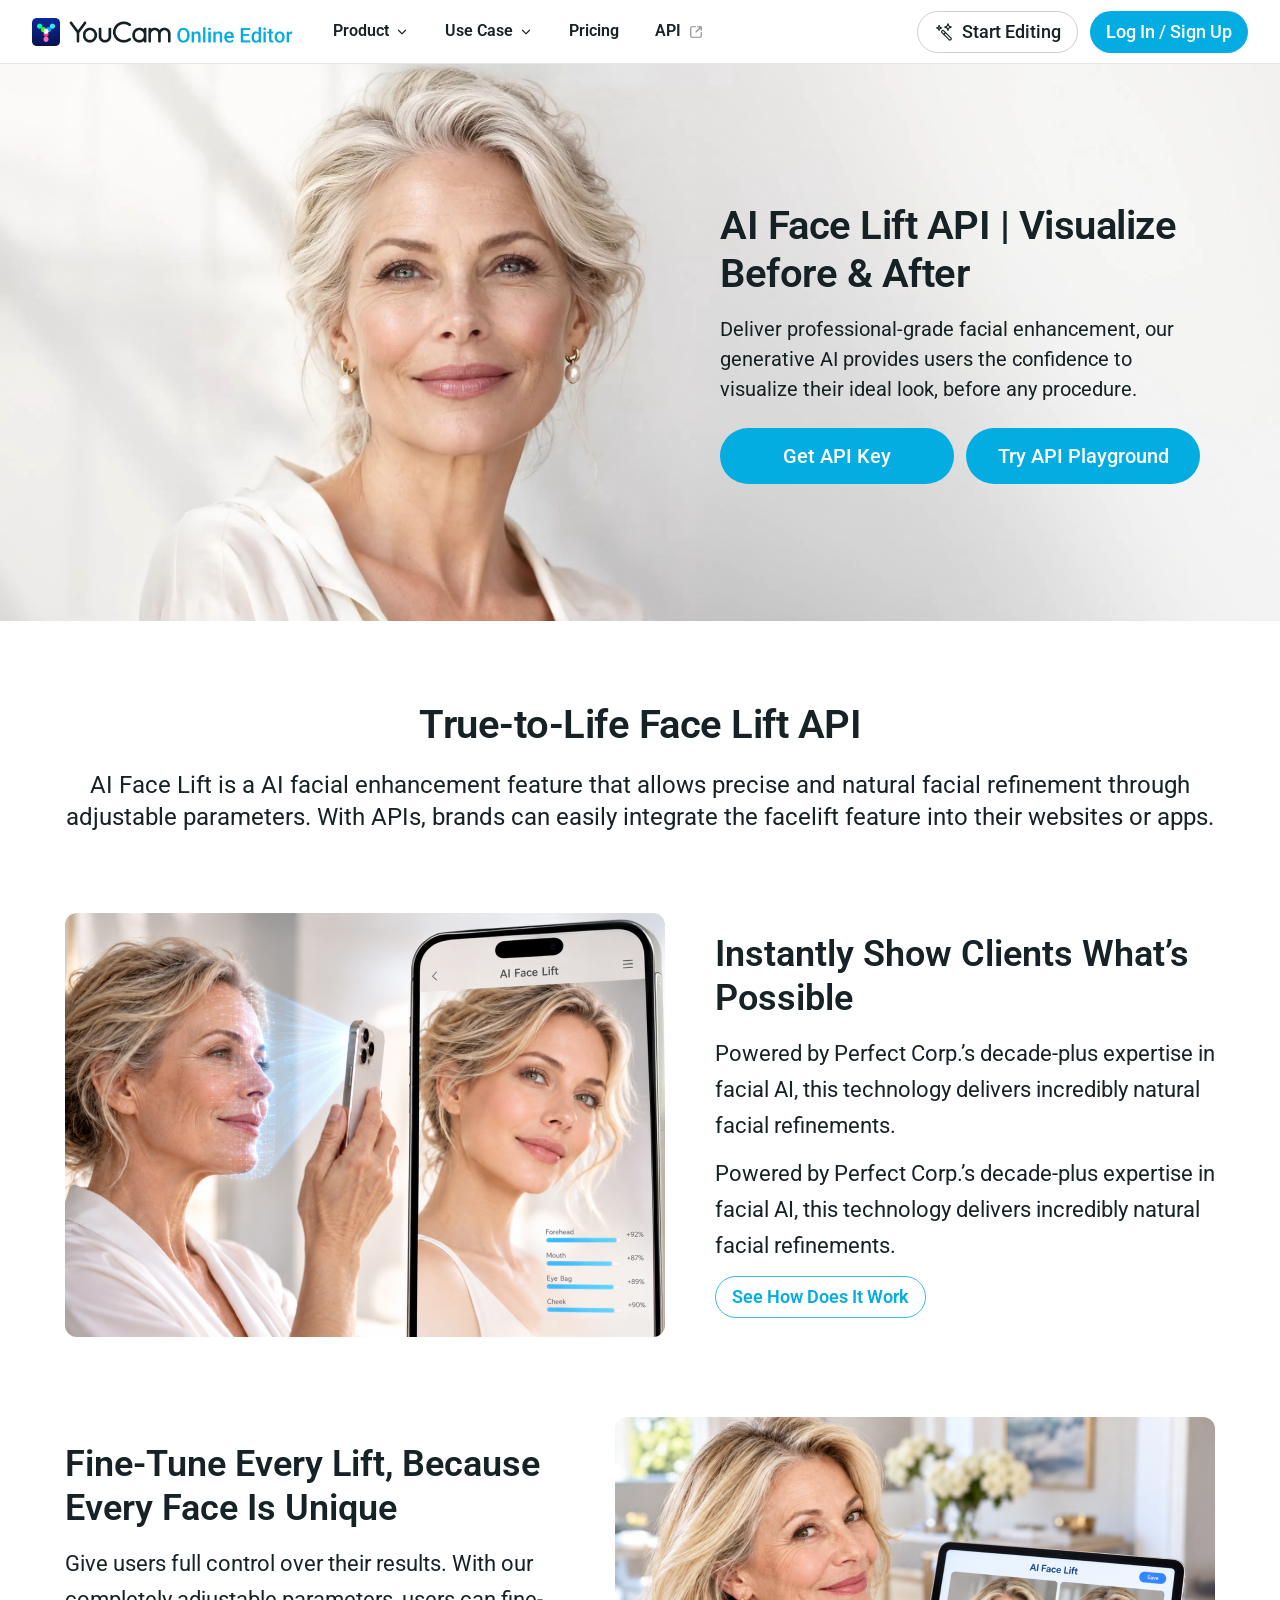
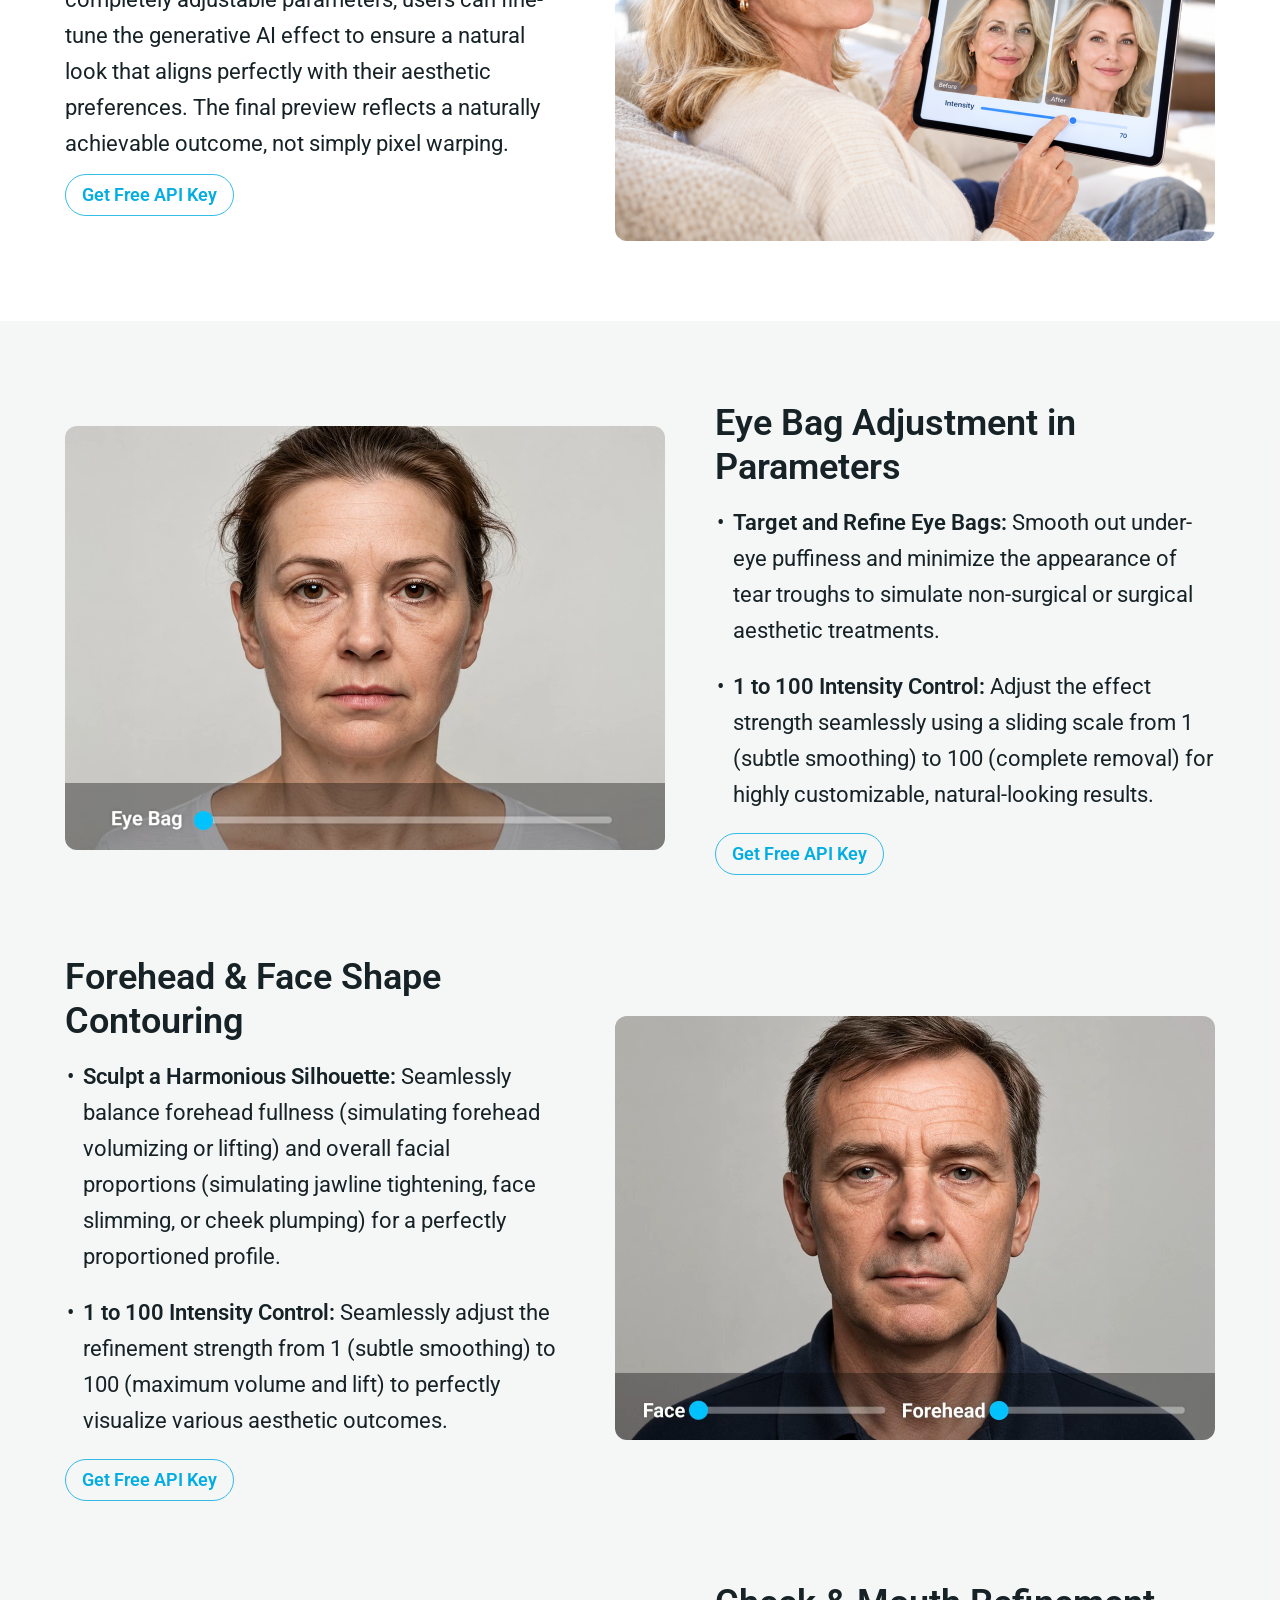
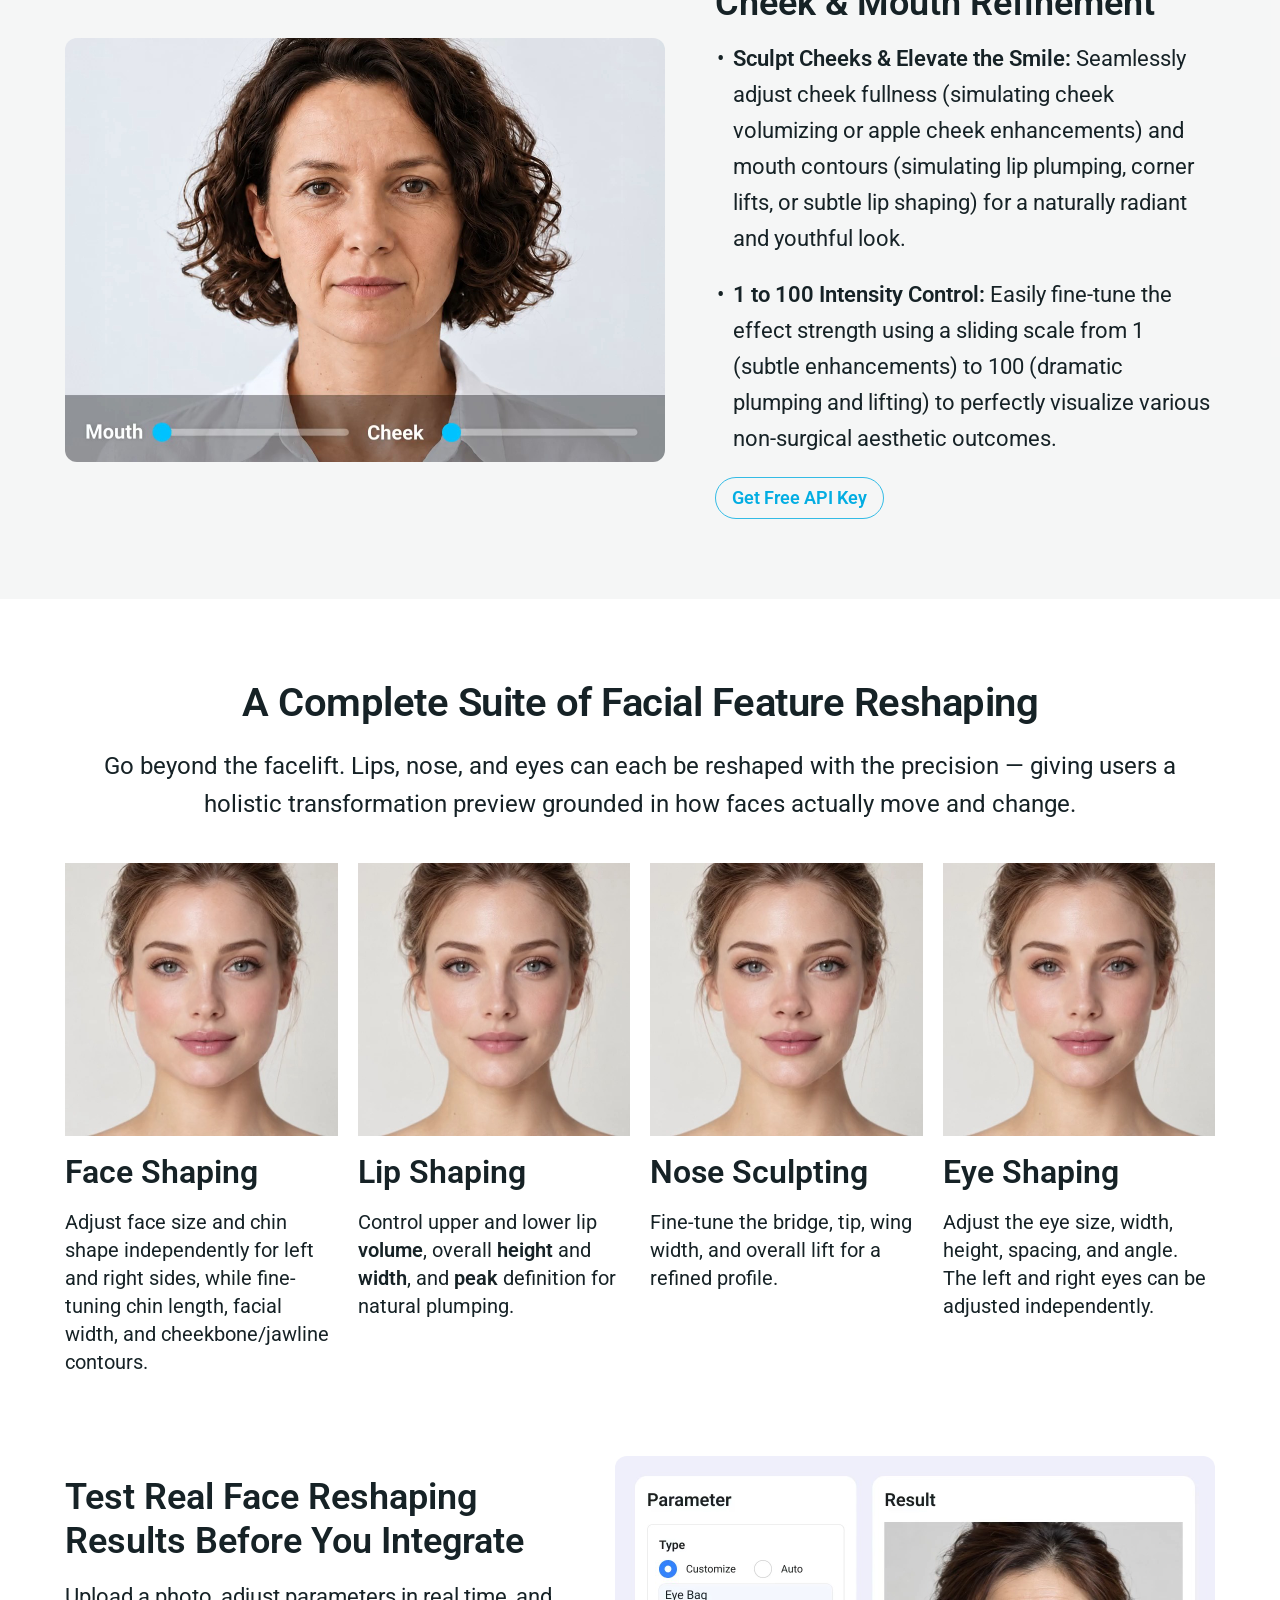
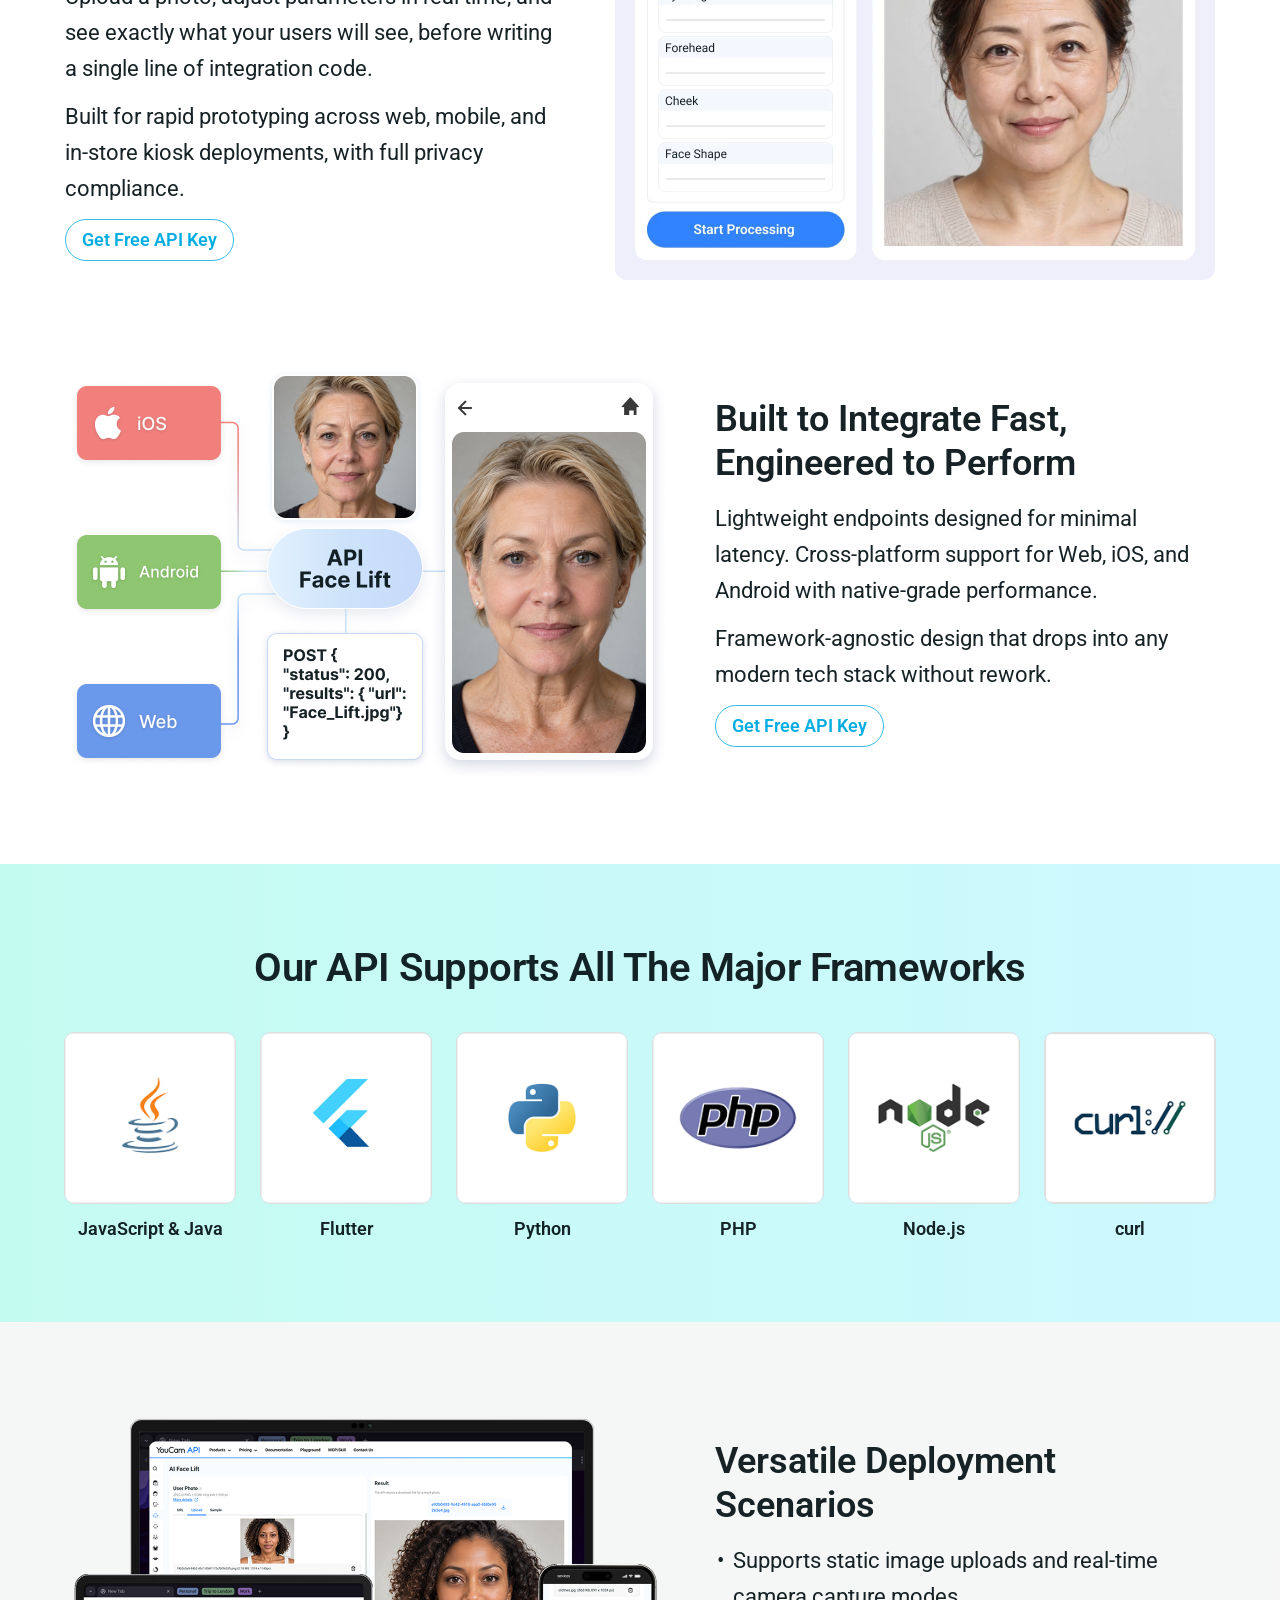
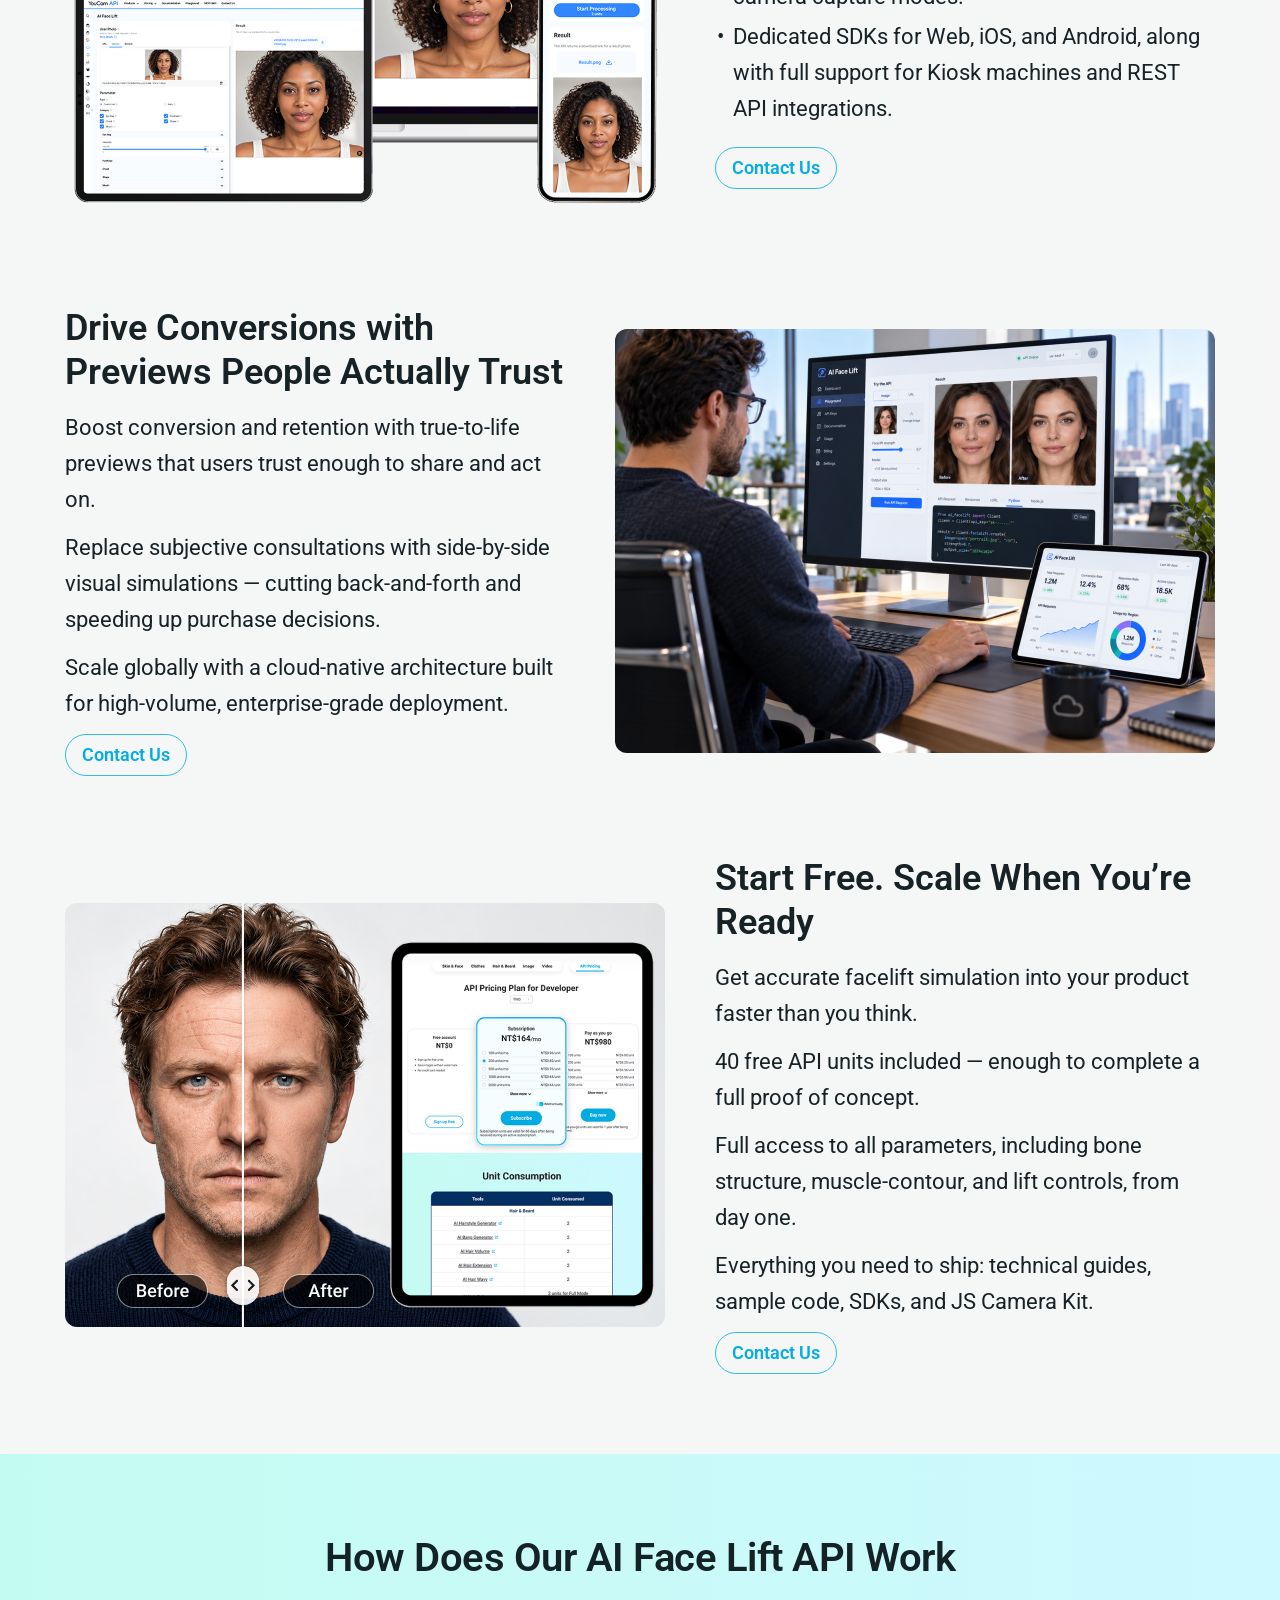
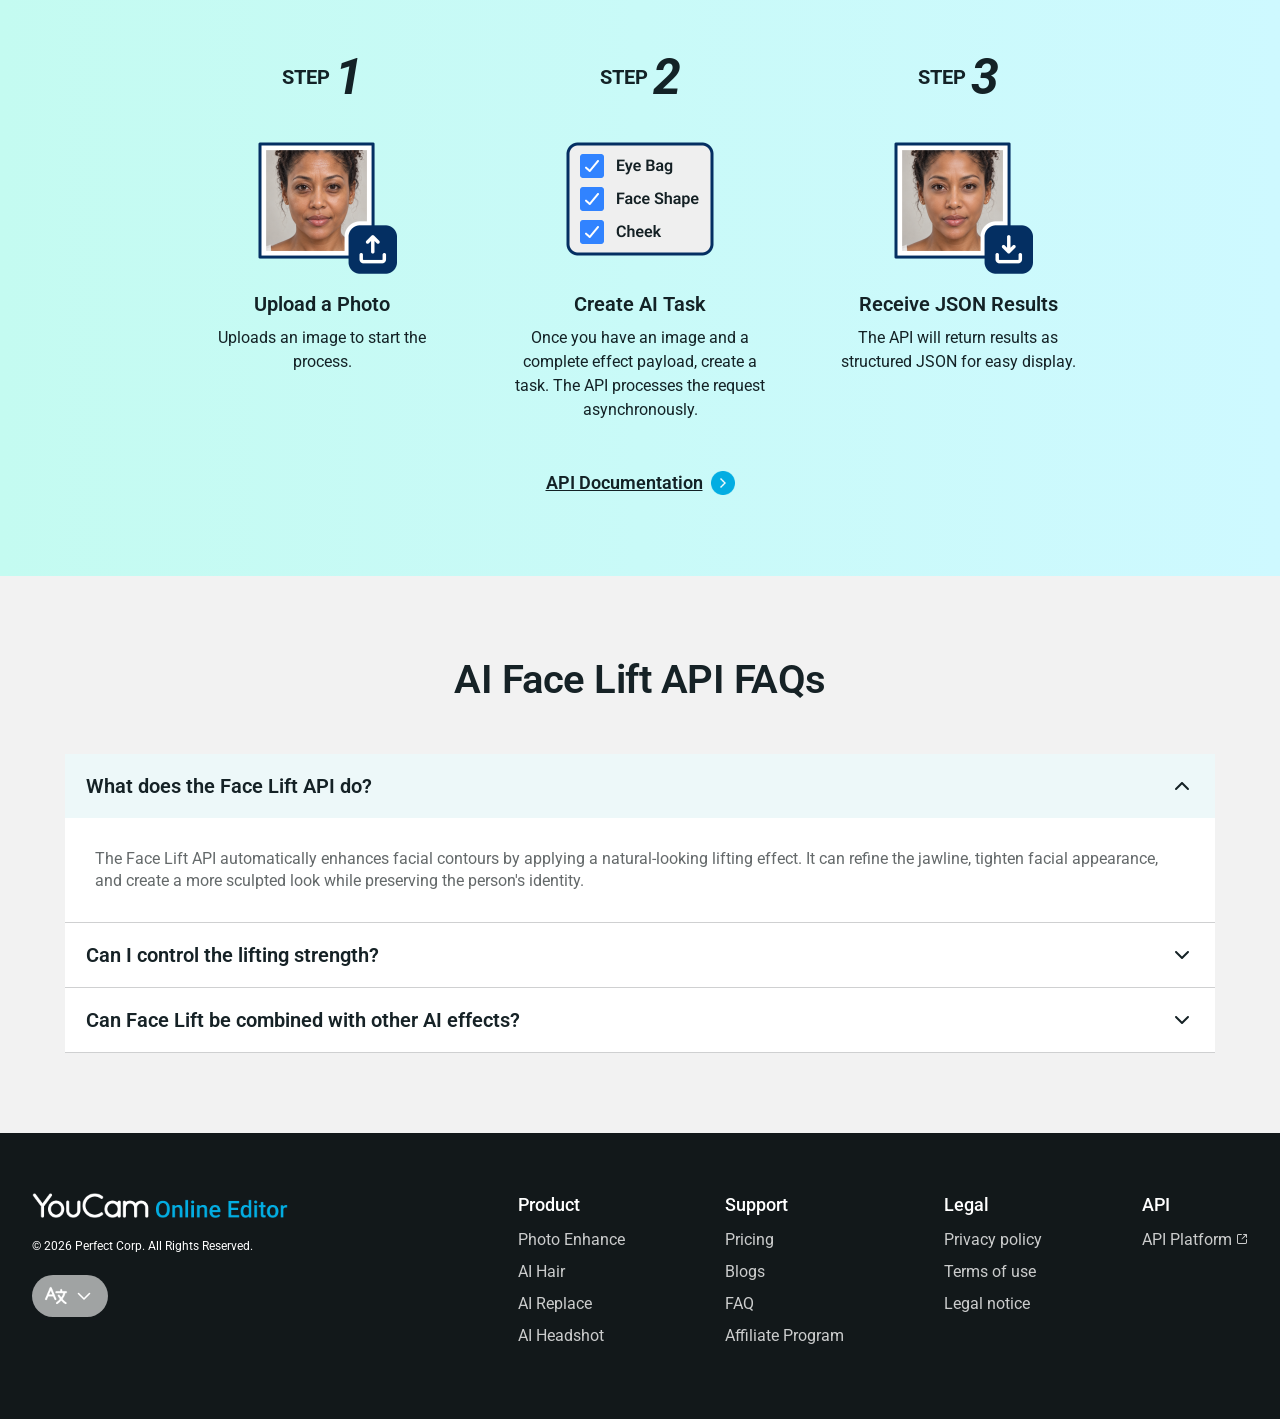
==== commit 0ff4ac43: "update top banner" ====
--- a/yco/API_AI_Face_Lift/index.html
+++ b/yco/API_AI_Face_Lift/index.html
@@ -462,7 +462,7 @@
     <h2 class="section-title step-title">How Does Our AI Face Lift API Work</h2>
     <div class="step-list">
       <div class="step-item">
-        <img class="step-illustration" src="assets/project/UseCase/API-Face%20Lift_ico_step_01.jpg" alt="Step 1">
+        <img class="step-illustration" src="assets/project/UseCase/API-Face%20Lift_ico_step_01.png" alt="Step 1">
         <div class="step-item__body">
           <div class="step-item__label">STEP <b>1</b></div>
           <h4>Upload a Photo</h4>
@@ -471,7 +471,7 @@
       </div>
       <div class="step-arrow" aria-hidden="true"><svg width="31" height="23" viewBox="0 0 31 23" fill="none" xmlns="http://www.w3.org/2000/svg"><path d="M31 10.0817L31 4L15.5 16.9183L1.03466e-06 4L7.6882e-07 10.0817L15.5 23L31 10.0817Z" fill="currentColor"/></svg></div>
       <div class="step-item">
-        <img class="step-illustration" src="assets/project/UseCase/API-Face%20Lift_ico_step_02.jpg" alt="Step 2">
+        <img class="step-illustration" src="assets/project/UseCase/API-Face%20Lift_ico_step_02.png" alt="Step 2">
         <div class="step-item__body">
           <div class="step-item__label">STEP <b>2</b></div>
           <h4>Create AI Task</h4>
@@ -480,7 +480,7 @@
       </div>
       <div class="step-arrow" aria-hidden="true"><svg width="31" height="23" viewBox="0 0 31 23" fill="none" xmlns="http://www.w3.org/2000/svg"><path d="M31 10.0817L31 4L15.5 16.9183L1.03466e-06 4L7.6882e-07 10.0817L15.5 23L31 10.0817Z" fill="currentColor"/></svg></div>
       <div class="step-item">
-        <img class="step-illustration" src="assets/project/UseCase/API-Face%20Lift_ico_step_03.jpg" alt="Step 3">
+        <img class="step-illustration" src="assets/project/UseCase/API-Face%20Lift_ico_step_03.png" alt="Step 3">
         <div class="step-item__body">
           <div class="step-item__label">STEP <b>3</b></div>
           <h4>Receive JSON Results</h4>
--- a/yco/API_AI_Face_Lift/style.css
+++ b/yco/API_AI_Face_Lift/style.css
@@ -235,7 +235,7 @@
   .topbanner__cta .btn{height:56px;padding:0 24px;font-size:20px;line-height:28px;}
 }
 @media (min-width:1025px){
-  .topbanner__media{aspect-ratio:2880/1254;width:100%;min-height:580px;}
+  .topbanner__media{aspect-ratio:2880/1254;width:100%;min-height:544px;}
   .topbanner__content--desktop{
     display:flex;position:absolute;top:0;bottom:0;right:0;width:50%;
     align-items:center;justify-content:center;padding:0 60px;
@@ -320,7 +320,6 @@
 }
 .step-title{margin-bottom:60px;}
 @media (max-width:768px){ .step-title{margin-bottom:40px;} }
-.step-item img.step-illustration{mix-blend-mode:multiply;}
 .step-subtitle{text-align:center;color:var(--text-strong);font-size:24px;line-height:38px;font-weight:400;margin:16px 0 60px;}
 @media (max-width:768px){ .step-subtitle{font-size:18px;line-height:26px;} }
 .step-list{display:flex;justify-content:center;gap:39px;}
